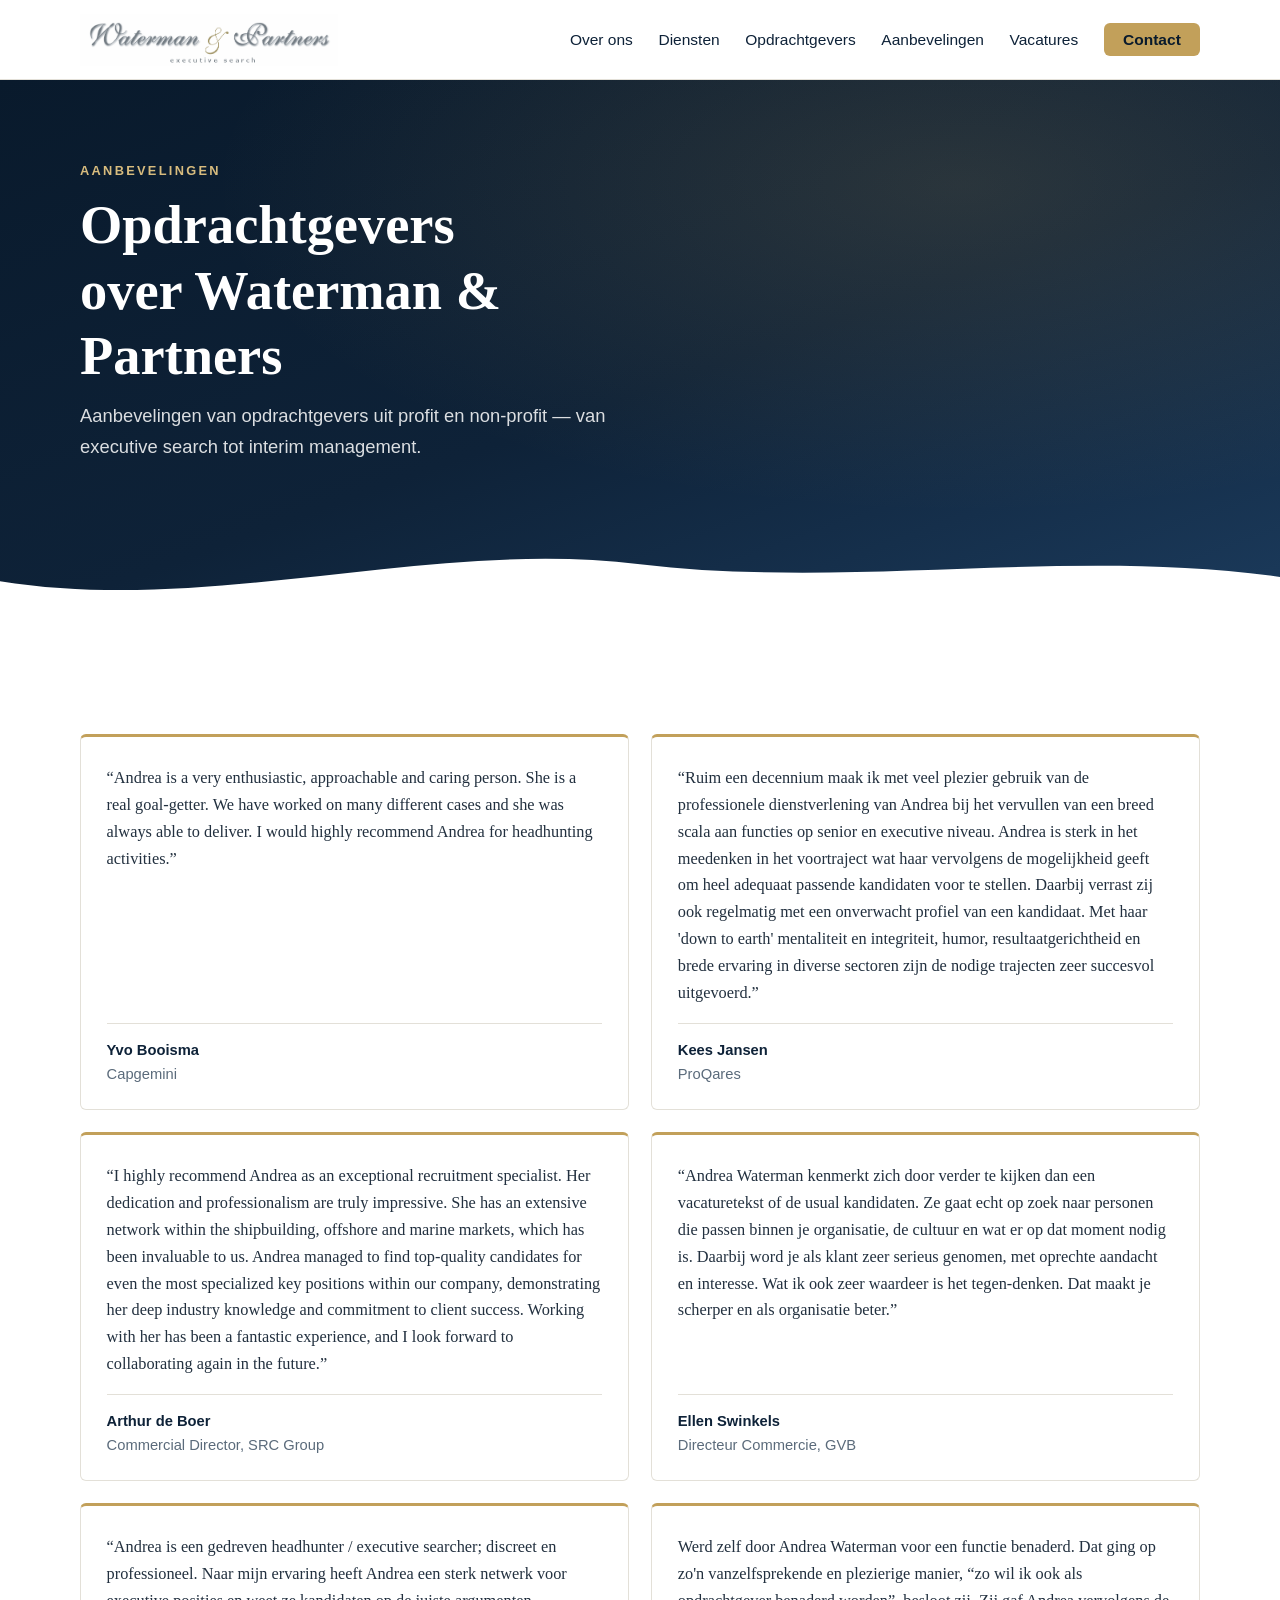
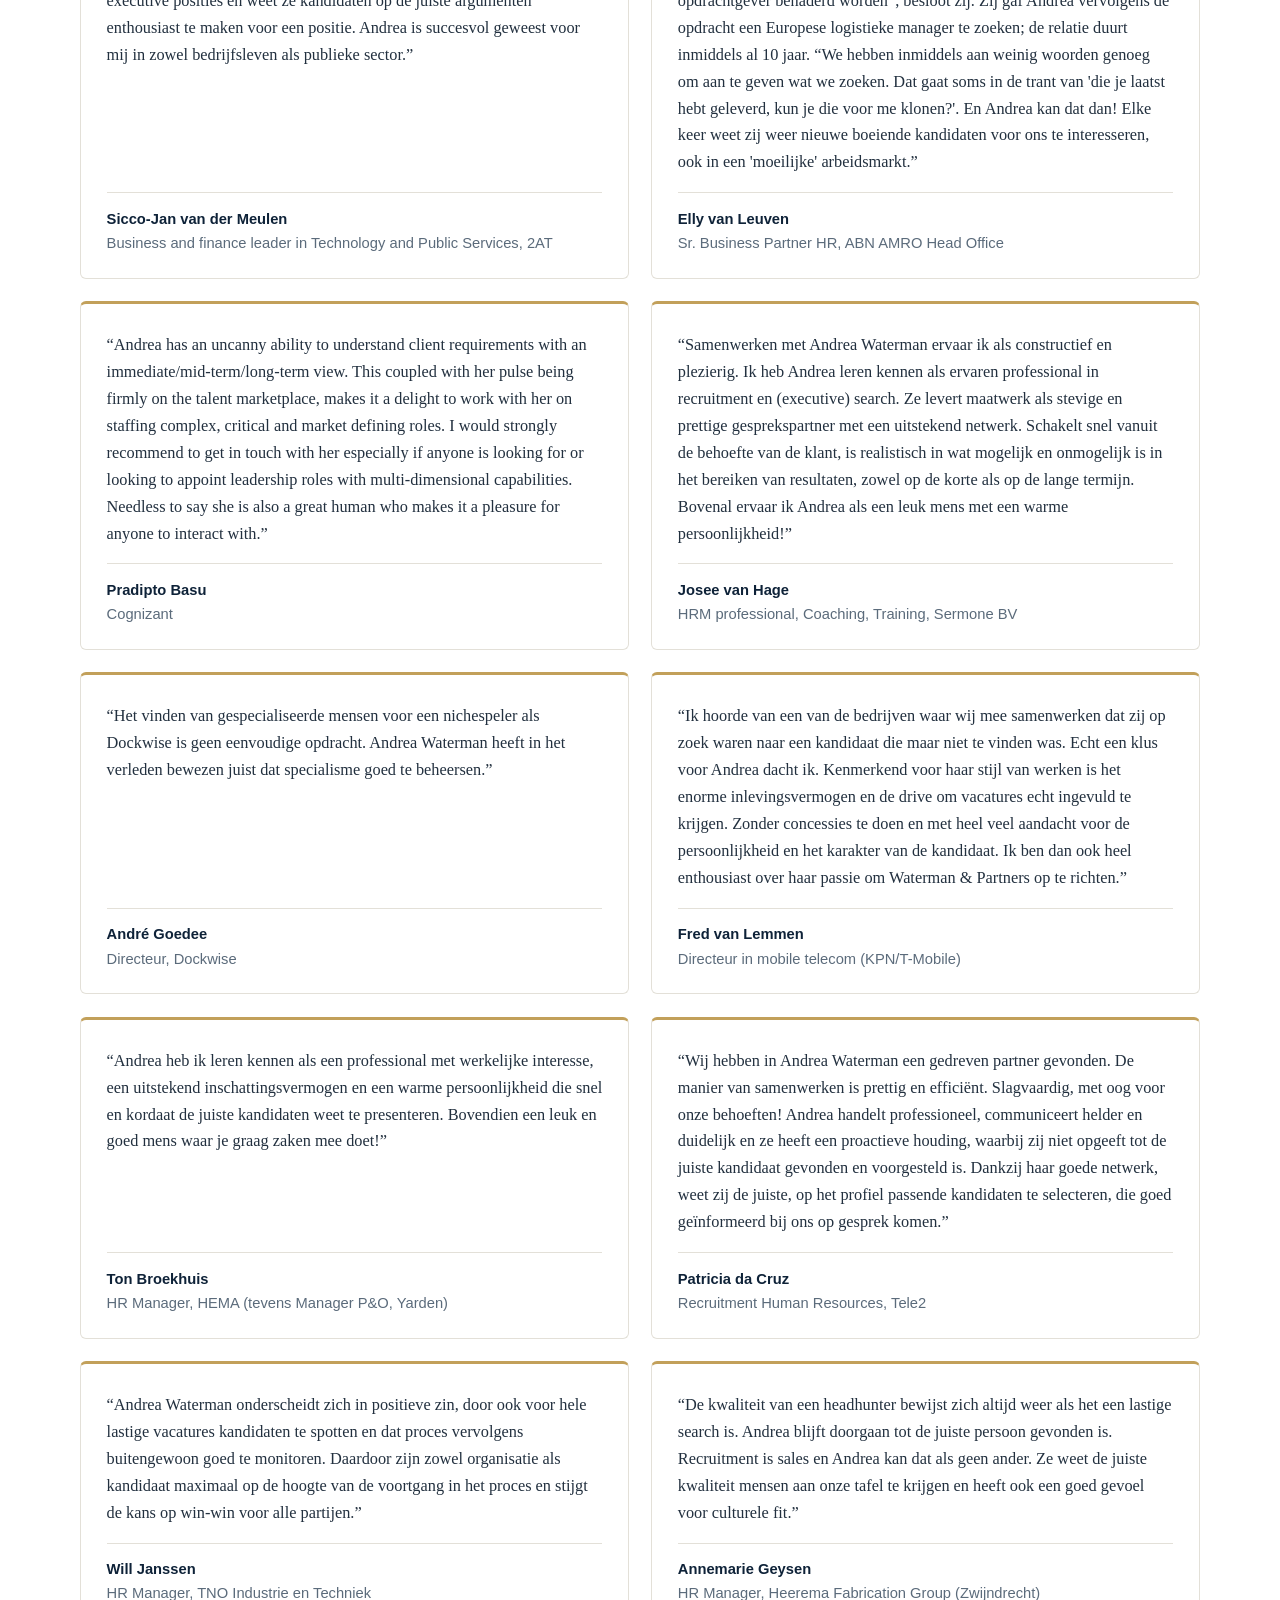
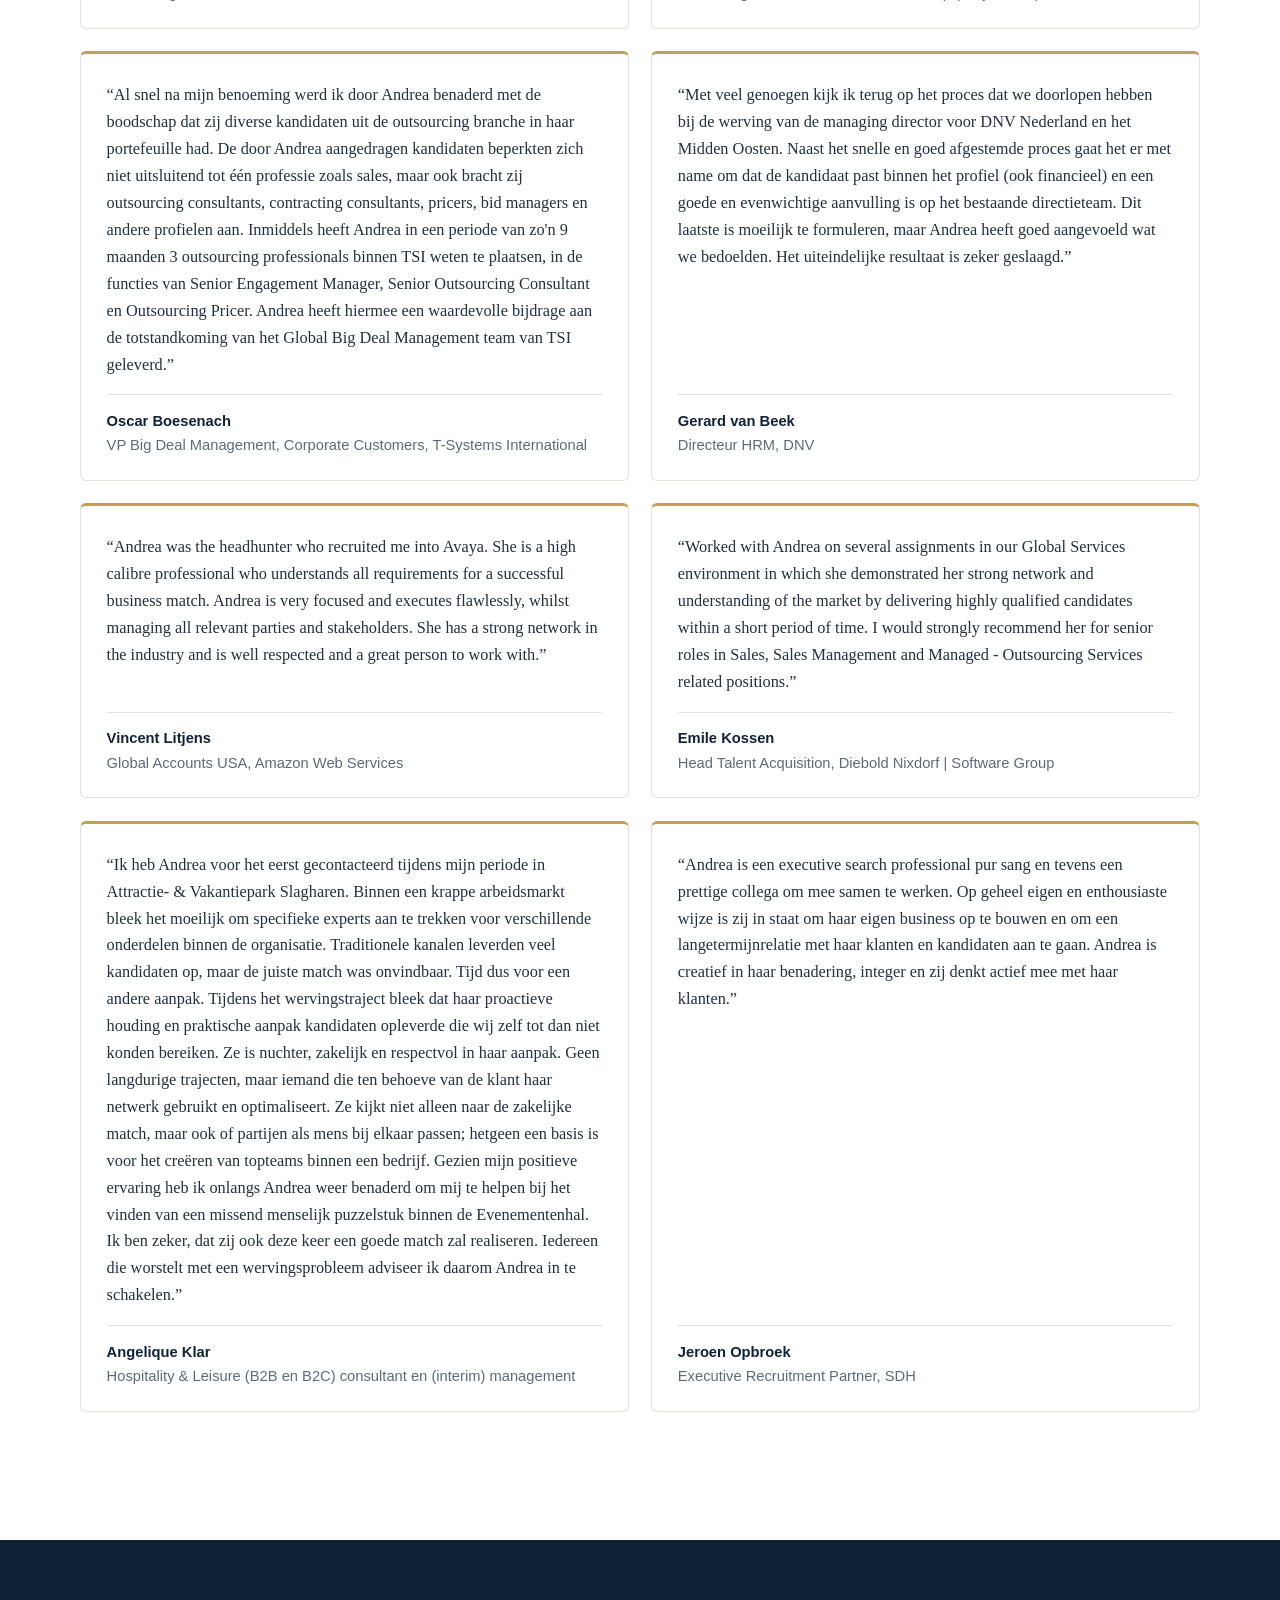
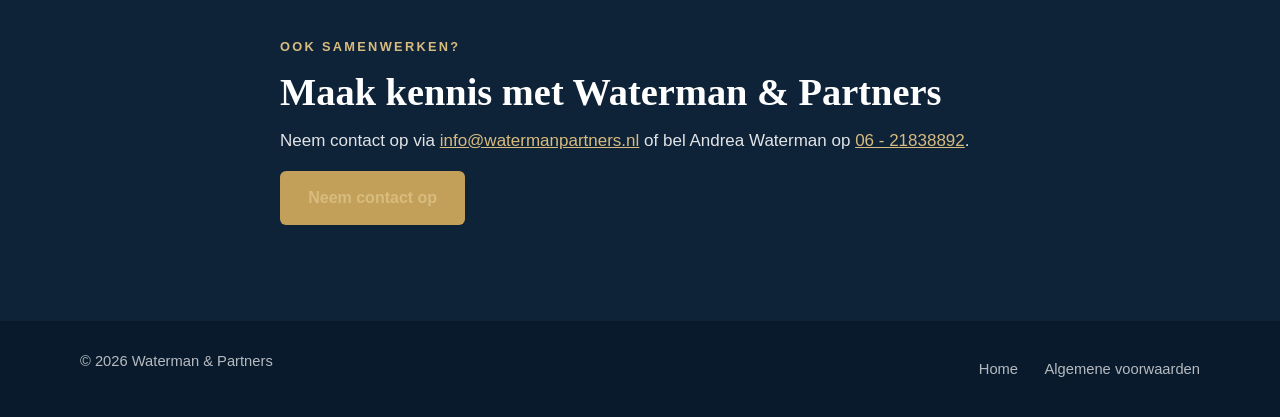
==== aanbevelingen.html @ 5df9cfee "Aanbevelingen: Yvo Booisma (Capgemini) eerst, Kees Jansen (ProQares) tweede Co-Authored-By: Claude S" ====
<!DOCTYPE html>
<html lang="nl">
<head>
  <meta charset="UTF-8">
  <meta name="viewport" content="width=device-width, initial-scale=1">
  <title>Aanbevelingen | Waterman &amp; Partners Executive Search</title>
  <meta name="description" content="Aanbevelingen van opdrachtgevers over Waterman &amp; Partners Executive Search — onder meer van GVB, ABN AMRO, Capgemini, TNO, DNV, HEMA en Amazon Web Services.">
  <link rel="canonical" href="https://www.watermanpartners.nl/aanbevelingen.html">

  <!-- Open Graph -->
  <meta property="og:type" content="website">
  <meta property="og:title" content="Aanbevelingen | Waterman &amp; Partners Executive Search">
  <meta property="og:description" content="Opdrachtgevers over Waterman &amp; Partners: aanbevelingen uit profit en non-profit, van executive search tot interim management.">
  <meta property="og:url" content="https://www.watermanpartners.nl/aanbevelingen.html">
  <meta property="og:locale" content="nl_NL">
  <meta property="og:site_name" content="Waterman &amp; Partners Executive Search">
  <meta property="og:image" content="https://www.watermanpartners.nl/img/logo_executive_search.gif">

  <link rel="stylesheet" href="css/style.css">
</head>
<body>

<a class="skip-link" href="#main">Direct naar inhoud</a>

<header class="site-header" id="top">
  <div class="container header-inner">
    <a href="index.html" class="logo" aria-label="Waterman &amp; Partners — naar de homepage">
      <img src="img/logo_executive_search.gif" alt="Waterman &amp; Partners Executive Search" width="647" height="121">
    </a>
    <button class="nav-toggle" aria-expanded="false" aria-controls="site-nav" aria-label="Menu openen">
      <span class="nav-toggle-bar"></span>
      <span class="nav-toggle-bar"></span>
      <span class="nav-toggle-bar"></span>
    </button>
    <nav id="site-nav" class="site-nav" aria-label="Hoofdnavigatie">
      <ul>
        <li><a href="index.html#over-ons">Over ons</a></li>
        <li><a href="index.html#diensten">Diensten</a></li>
        <li><a href="index.html#opdrachtgevers">Opdrachtgevers</a></li>
        <li><a href="aanbevelingen.html" aria-current="page">Aanbevelingen</a></li>
        <li><a href="index.html#vacatures">Vacatures</a></li>
        <li><a href="index.html#contact" class="nav-cta">Contact</a></li>
      </ul>
    </nav>
  </div>
</header>

<main id="main">

  <section class="hero hero-compact" aria-labelledby="hero-heading">
    <div class="container hero-inner">
      <p class="eyebrow">Aanbevelingen</p>
      <h1 id="hero-heading">Opdrachtgevers over Waterman &amp; Partners</h1>
      <p class="hero-sub">Aanbevelingen van opdrachtgevers uit profit en non-profit — van executive search tot interim management.</p>
    </div>
    <svg class="hero-wave" viewBox="0 0 1440 90" preserveAspectRatio="none" aria-hidden="true" focusable="false">
      <path d="M0,60 C240,100 480,10 720,40 C960,70 1200,20 1440,55 L1440,90 L0,90 Z" fill="currentColor"/>
    </svg>
  </section>

  <section class="section" aria-label="Alle aanbevelingen">
    <div class="container">
      <div class="quote-grid quote-grid-page">

        <figure class="quote-card reveal">
          <blockquote lang="en">
            <p>&ldquo;Andrea is a very enthusiastic, approachable and caring person. She is a real goal-getter. We have worked on many different cases and she was always able to deliver. I would highly recommend Andrea for headhunting activities.&rdquo;</p>
          </blockquote>
          <figcaption><strong>Yvo Booisma</strong><br>Capgemini</figcaption>
        </figure>

        <figure class="quote-card reveal">
          <blockquote>
            <p>&ldquo;Ruim een decennium maak ik met veel plezier gebruik van de professionele dienstverlening van Andrea bij het vervullen van een breed scala aan functies op senior en executive niveau. Andrea is sterk in het meedenken in het voortraject wat haar vervolgens de mogelijkheid geeft om heel adequaat passende kandidaten voor te stellen. Daarbij verrast zij ook regelmatig met een onverwacht profiel van een kandidaat. Met haar 'down to earth' mentaliteit en integriteit, humor, resultaatgerichtheid en brede ervaring in diverse sectoren zijn de nodige trajecten zeer succesvol uitgevoerd.&rdquo;</p>
          </blockquote>
          <figcaption><strong>Kees Jansen</strong><br>ProQares</figcaption>
        </figure>

        <figure class="quote-card reveal">
          <blockquote lang="en">
            <p>&ldquo;I highly recommend Andrea as an exceptional recruitment specialist. Her dedication and professionalism are truly impressive. She has an extensive network within the shipbuilding, offshore and marine markets, which has been invaluable to us. Andrea managed to find top-quality candidates for even the most specialized key positions within our company, demonstrating her deep industry knowledge and commitment to client success. Working with her has been a fantastic experience, and I look forward to collaborating again in the future.&rdquo;</p>
          </blockquote>
          <figcaption><strong>Arthur de Boer</strong><br>Commercial Director, SRC Group</figcaption>
        </figure>

        <figure class="quote-card reveal">
          <blockquote>
            <p>&ldquo;Andrea Waterman kenmerkt zich door verder te kijken dan een vacaturetekst of de usual kandidaten. Ze gaat echt op zoek naar personen die passen binnen je organisatie, de cultuur en wat er op dat moment nodig is. Daarbij word je als klant zeer serieus genomen, met oprechte aandacht en interesse. Wat ik ook zeer waardeer is het tegen-denken. Dat maakt je scherper en als organisatie beter.&rdquo;</p>
          </blockquote>
          <figcaption><strong>Ellen Swinkels</strong><br>Directeur Commercie, GVB</figcaption>
        </figure>

        <figure class="quote-card reveal">
          <blockquote>
            <p>&ldquo;Andrea is een gedreven headhunter / executive searcher; discreet en professioneel. Naar mijn ervaring heeft Andrea een sterk netwerk voor executive posities en weet ze kandidaten op de juiste argumenten enthousiast te maken voor een positie. Andrea is succesvol geweest voor mij in zowel bedrijfsleven als publieke sector.&rdquo;</p>
          </blockquote>
          <figcaption><strong>Sicco-Jan van der Meulen</strong><br>Business and finance leader in Technology and Public Services, 2AT</figcaption>
        </figure>

        <figure class="quote-card reveal">
          <blockquote>
            <p>Werd zelf door Andrea Waterman voor een functie benaderd. Dat ging op zo'n vanzelfsprekende en plezierige manier, &ldquo;zo wil ik ook als opdrachtgever benaderd worden&rdquo;, besloot zij. Zij gaf Andrea vervolgens de opdracht een Europese logistieke manager te zoeken; de relatie duurt inmiddels al 10 jaar. &ldquo;We hebben inmiddels aan weinig woorden genoeg om aan te geven wat we zoeken. Dat gaat soms in de trant van 'die je laatst hebt geleverd, kun je die voor me klonen?'. En Andrea kan dat dan! Elke keer weet zij weer nieuwe boeiende kandidaten voor ons te interesseren, ook in een 'moeilijke' arbeidsmarkt.&rdquo;</p>
          </blockquote>
          <figcaption><strong>Elly van Leuven</strong><br>Sr. Business Partner HR, ABN AMRO Head Office</figcaption>
        </figure>

        <figure class="quote-card reveal">
          <blockquote lang="en">
            <p>&ldquo;Andrea has an uncanny ability to understand client requirements with an immediate/mid-term/long-term view. This coupled with her pulse being firmly on the talent marketplace, makes it a delight to work with her on staffing complex, critical and market defining roles. I would strongly recommend to get in touch with her especially if anyone is looking for or looking to appoint leadership roles with multi-dimensional capabilities. Needless to say she is also a great human who makes it a pleasure for anyone to interact with.&rdquo;</p>
          </blockquote>
          <figcaption><strong>Pradipto Basu</strong><br>Cognizant</figcaption>
        </figure>

        <figure class="quote-card reveal">
          <blockquote>
            <p>&ldquo;Samenwerken met Andrea Waterman ervaar ik als constructief en plezierig. Ik heb Andrea leren kennen als ervaren professional in recruitment en (executive) search. Ze levert maatwerk als stevige en prettige gesprekspartner met een uitstekend netwerk. Schakelt snel vanuit de behoefte van de klant, is realistisch in wat mogelijk en onmogelijk is in het bereiken van resultaten, zowel op de korte als op de lange termijn. Bovenal ervaar ik Andrea als een leuk mens met een warme persoonlijkheid!&rdquo;</p>
          </blockquote>
          <figcaption><strong>Josee van Hage</strong><br>HRM professional, Coaching, Training, Sermone BV</figcaption>
        </figure>

        <figure class="quote-card reveal">
          <blockquote>
            <p>&ldquo;Het vinden van gespecialiseerde mensen voor een nichespeler als Dockwise is geen eenvoudige opdracht. Andrea Waterman heeft in het verleden bewezen juist dat specialisme goed te beheersen.&rdquo;</p>
          </blockquote>
          <figcaption><strong>André Goedee</strong><br>Directeur, Dockwise</figcaption>
        </figure>

        <figure class="quote-card reveal">
          <blockquote>
            <p>&ldquo;Ik hoorde van een van de bedrijven waar wij mee samenwerken dat zij op zoek waren naar een kandidaat die maar niet te vinden was. Echt een klus voor Andrea dacht ik. Kenmerkend voor haar stijl van werken is het enorme inlevingsvermogen en de drive om vacatures echt ingevuld te krijgen. Zonder concessies te doen en met heel veel aandacht voor de persoonlijkheid en het karakter van de kandidaat. Ik ben dan ook heel enthousiast over haar passie om Waterman &amp; Partners op te richten.&rdquo;</p>
          </blockquote>
          <figcaption><strong>Fred van Lemmen</strong><br>Directeur in mobile telecom (KPN/T-Mobile)</figcaption>
        </figure>

        <figure class="quote-card reveal">
          <blockquote>
            <p>&ldquo;Andrea heb ik leren kennen als een professional met werkelijke interesse, een uitstekend inschattingsvermogen en een warme persoonlijkheid die snel en kordaat de juiste kandidaten weet te presenteren. Bovendien een leuk en goed mens waar je graag zaken mee doet!&rdquo;</p>
          </blockquote>
          <figcaption><strong>Ton Broekhuis</strong><br>HR Manager, HEMA (tevens Manager P&amp;O, Yarden)</figcaption>
        </figure>

        <figure class="quote-card reveal">
          <blockquote>
            <p>&ldquo;Wij hebben in Andrea Waterman een gedreven partner gevonden. De manier van samenwerken is prettig en efficiënt. Slagvaardig, met oog voor onze behoeften! Andrea handelt professioneel, communiceert helder en duidelijk en ze heeft een proactieve houding, waarbij zij niet opgeeft tot de juiste kandidaat gevonden en voorgesteld is. Dankzij haar goede netwerk, weet zij de juiste, op het profiel passende kandidaten te selecteren, die goed geïnformeerd bij ons op gesprek komen.&rdquo;</p>
          </blockquote>
          <figcaption><strong>Patricia da Cruz</strong><br>Recruitment Human Resources, Tele2</figcaption>
        </figure>

        <figure class="quote-card reveal">
          <blockquote>
            <p>&ldquo;Andrea Waterman onderscheidt zich in positieve zin, door ook voor hele lastige vacatures kandidaten te spotten en dat proces vervolgens buitengewoon goed te monitoren. Daardoor zijn zowel organisatie als kandidaat maximaal op de hoogte van de voortgang in het proces en stijgt de kans op win-win voor alle partijen.&rdquo;</p>
          </blockquote>
          <figcaption><strong>Will Janssen</strong><br>HR Manager, TNO Industrie en Techniek</figcaption>
        </figure>

        <figure class="quote-card reveal">
          <blockquote>
            <p>&ldquo;De kwaliteit van een headhunter bewijst zich altijd weer als het een lastige search is. Andrea blijft doorgaan tot de juiste persoon gevonden is. Recruitment is sales en Andrea kan dat als geen ander. Ze weet de juiste kwaliteit mensen aan onze tafel te krijgen en heeft ook een goed gevoel voor culturele fit.&rdquo;</p>
          </blockquote>
          <figcaption><strong>Annemarie Geysen</strong><br>HR Manager, Heerema Fabrication Group (Zwijndrecht)</figcaption>
        </figure>

        <figure class="quote-card reveal">
          <blockquote>
            <p>&ldquo;Al snel na mijn benoeming werd ik door Andrea benaderd met de boodschap dat zij diverse kandidaten uit de outsourcing branche in haar portefeuille had. De door Andrea aangedragen kandidaten beperkten zich niet uitsluitend tot één professie zoals sales, maar ook bracht zij outsourcing consultants, contracting consultants, pricers, bid managers en andere profielen aan. Inmiddels heeft Andrea in een periode van zo'n 9 maanden 3 outsourcing professionals binnen TSI weten te plaatsen, in de functies van Senior Engagement Manager, Senior Outsourcing Consultant en Outsourcing Pricer. Andrea heeft hiermee een waardevolle bijdrage aan de totstandkoming van het Global Big Deal Management team van TSI geleverd.&rdquo;</p>
          </blockquote>
          <figcaption><strong>Oscar Boesenach</strong><br>VP Big Deal Management, Corporate Customers, T-Systems International</figcaption>
        </figure>

        <figure class="quote-card reveal">
          <blockquote>
            <p>&ldquo;Met veel genoegen kijk ik terug op het proces dat we doorlopen hebben bij de werving van de managing director voor DNV Nederland en het Midden Oosten. Naast het snelle en goed afgestemde proces gaat het er met name om dat de kandidaat past binnen het profiel (ook financieel) en een goede en evenwichtige aanvulling is op het bestaande directieteam. Dit laatste is moeilijk te formuleren, maar Andrea heeft goed aangevoeld wat we bedoelden. Het uiteindelijke resultaat is zeker geslaagd.&rdquo;</p>
          </blockquote>
          <figcaption><strong>Gerard van Beek</strong><br>Directeur HRM, DNV</figcaption>
        </figure>

        <figure class="quote-card reveal">
          <blockquote lang="en">
            <p>&ldquo;Andrea was the headhunter who recruited me into Avaya. She is a high calibre professional who understands all requirements for a successful business match. Andrea is very focused and executes flawlessly, whilst managing all relevant parties and stakeholders. She has a strong network in the industry and is well respected and a great person to work with.&rdquo;</p>
          </blockquote>
          <figcaption><strong>Vincent Litjens</strong><br>Global Accounts USA, Amazon Web Services</figcaption>
        </figure>

        <figure class="quote-card reveal">
          <blockquote lang="en">
            <p>&ldquo;Worked with Andrea on several assignments in our Global Services environment in which she demonstrated her strong network and understanding of the market by delivering highly qualified candidates within a short period of time. I would strongly recommend her for senior roles in Sales, Sales Management and Managed - Outsourcing Services related positions.&rdquo;</p>
          </blockquote>
          <figcaption><strong>Emile Kossen</strong><br>Head Talent Acquisition, Diebold Nixdorf | Software Group</figcaption>
        </figure>

        <figure class="quote-card reveal">
          <blockquote>
            <p>&ldquo;Ik heb Andrea voor het eerst gecontacteerd tijdens mijn periode in Attractie- &amp; Vakantiepark Slagharen. Binnen een krappe arbeidsmarkt bleek het moeilijk om specifieke experts aan te trekken voor verschillende onderdelen binnen de organisatie. Traditionele kanalen leverden veel kandidaten op, maar de juiste match was onvindbaar. Tijd dus voor een andere aanpak. Tijdens het wervingstraject bleek dat haar proactieve houding en praktische aanpak kandidaten opleverde die wij zelf tot dan niet konden bereiken. Ze is nuchter, zakelijk en respectvol in haar aanpak. Geen langdurige trajecten, maar iemand die ten behoeve van de klant haar netwerk gebruikt en optimaliseert. Ze kijkt niet alleen naar de zakelijke match, maar ook of partijen als mens bij elkaar passen; hetgeen een basis is voor het creëren van topteams binnen een bedrijf. Gezien mijn positieve ervaring heb ik onlangs Andrea weer benaderd om mij te helpen bij het vinden van een missend menselijk puzzelstuk binnen de Evenementenhal. Ik ben zeker, dat zij ook deze keer een goede match zal realiseren. Iedereen die worstelt met een wervingsprobleem adviseer ik daarom Andrea in te schakelen.&rdquo;</p>
          </blockquote>
          <figcaption><strong>Angelique Klar</strong><br>Hospitality &amp; Leisure (B2B en B2C) consultant en (interim) management</figcaption>
        </figure>

        <figure class="quote-card reveal">
          <blockquote>
            <p>&ldquo;Andrea is een executive search professional pur sang en tevens een prettige collega om mee samen te werken. Op geheel eigen en enthousiaste wijze is zij in staat om haar eigen business op te bouwen en om een langetermijnrelatie met haar klanten en kandidaten aan te gaan. Andrea is creatief in haar benadering, integer en zij denkt actief mee met haar klanten.&rdquo;</p>
          </blockquote>
          <figcaption><strong>Jeroen Opbroek</strong><br>Executive Recruitment Partner, SDH</figcaption>
        </figure>

      </div>
    </div>
  </section>

  <section class="section section-dark" aria-labelledby="cta-heading">
    <div class="container narrow reveal">
      <p class="eyebrow">Ook samenwerken?</p>
      <h2 id="cta-heading">Maak kennis met Waterman &amp; Partners</h2>
      <p>Neem contact op via <a href="mailto:info@watermanpartners.nl">info@watermanpartners.nl</a> of bel Andrea Waterman op <a href="tel:+31621838892">06 - 21838892</a>.</p>
      <a class="btn btn-gold" href="index.html#contact">Neem contact op</a>
    </div>
  </section>

</main>

<footer class="site-footer">
  <div class="container footer-inner">
    <p>&copy; <span id="jaar">2026</span> Waterman &amp; Partners</p>
    <nav aria-label="Footer">
      <a href="index.html">Home</a>
      <a href="algemene_voorwaarden_wp.pdf">Algemene voorwaarden</a>
    </nav>
  </div>
</footer>

<script src="js/main.js" defer></script>
</body>
</html>
---- css/style.css ----
/* ==========================================================================
   Waterman & Partners Executive Search — style.css
   Premium, rustig design: donkerblauw / goud, systeemfonts, geen frameworks
   ========================================================================== */

:root {
  --navy: #0e2238;
  --navy-deep: #091a2c;
  --navy-soft: #1b3a5b;
  --gold: #c2a05a;
  --gold-light: #d8bc7e;
  --gold-dark: #8a6d33;
  --ink: #22303f;
  --muted: #5b6b7b;
  --paper: #ffffff;
  --tint: #f4f1ea;
  --line: #e3e0d8;
  --radius: 6px;
  --font: -apple-system, BlinkMacSystemFont, "Segoe UI", Roboto, "Helvetica Neue", Arial, sans-serif;
  --font-serif: "Iowan Old Style", "Palatino Linotype", Palatino, Georgia, "Times New Roman", serif;
}

*, *::before, *::after { box-sizing: border-box; }

html { scroll-behavior: smooth; }

body {
  margin: 0;
  font-family: var(--font);
  font-size: 1.0625rem;
  line-height: 1.65;
  color: var(--ink);
  background: var(--paper);
  -webkit-font-smoothing: antialiased;
}

img, svg { max-width: 100%; }

.container {
  width: min(1120px, 100% - 3rem);
  margin-inline: auto;
}
.container.narrow { max-width: 720px; }

h1, h2, h3 {
  font-family: var(--font-serif);
  line-height: 1.2;
  color: var(--navy);
  margin: 0 0 0.75rem;
  font-weight: 600;
}
h1 { font-size: clamp(2.2rem, 5vw, 3.4rem); }
h2 { font-size: clamp(1.7rem, 3.5vw, 2.4rem); }
h3 { font-size: 1.25rem; }

p { margin: 0 0 1rem; }

a { color: var(--navy-soft); }

:focus-visible {
  outline: 3px solid var(--gold);
  outline-offset: 3px;
  border-radius: 2px;
}

.eyebrow {
  text-transform: uppercase;
  letter-spacing: 0.18em;
  font-size: 0.8rem;
  font-weight: 600;
  color: var(--gold-dark);
  margin-bottom: 0.75rem;
}
.hero .eyebrow,
.section-dark .eyebrow { color: var(--gold-light); }

.skip-link {
  position: absolute;
  left: -9999px;
  top: 0;
  background: var(--gold);
  color: var(--navy-deep);
  padding: 0.6rem 1rem;
  z-index: 100;
}
.skip-link:focus { left: 0.5rem; top: 0.5rem; }

/* ===== Buttons ===== */
.btn {
  display: inline-block;
  padding: 0.8rem 1.7rem;
  border-radius: var(--radius);
  font-weight: 600;
  text-decoration: none;
  border: 1px solid transparent;
  cursor: pointer;
  font-size: 1rem;
  font-family: var(--font);
  transition: background-color 0.2s ease, color 0.2s ease, border-color 0.2s ease;
}
.btn-gold {
  background: var(--gold);
  color: var(--navy-deep);
}
.btn-gold:hover { background: var(--gold-light); }
.btn-ghost {
  border-color: rgba(255, 255, 255, 0.55);
  color: #fff;
}
.btn-ghost:hover { border-color: var(--gold); color: var(--gold-light); }
.btn-navy {
  background: var(--navy);
  color: #fff;
}
.btn-navy:hover { background: var(--navy-soft); }

/* ===== Header ===== */
.site-header {
  position: sticky;
  top: 0;
  z-index: 50;
  background: var(--paper);
  color: var(--navy);
  border-bottom: 1px solid var(--line);
}
.header-inner {
  display: flex;
  align-items: center;
  justify-content: space-between;
  gap: 1rem;
  padding-block: 0.85rem;
}
.logo {
  display: flex;
  align-items: center;
  text-decoration: none;
}
.logo img {
  display: block;
  height: 52px;
  width: auto;
}

.site-nav ul {
  display: flex;
  gap: 1.6rem;
  list-style: none;
  margin: 0;
  padding: 0;
  align-items: center;
}
.site-nav a {
  color: var(--navy);
  text-decoration: none;
  font-size: 0.97rem;
  padding: 0.35rem 0;
  border-bottom: 2px solid transparent;
}
.site-nav a:hover { color: var(--gold-dark); border-bottom-color: var(--gold); }
.site-nav a.nav-cta {
  background: var(--gold);
  color: var(--navy-deep);
  padding: 0.5rem 1.2rem;
  border-radius: var(--radius);
  font-weight: 600;
  border-bottom: none;
}
.site-nav a.nav-cta:hover { background: var(--gold-light); }

.nav-toggle {
  display: none;
  background: none;
  border: 0;
  padding: 0.5rem;
  cursor: pointer;
}
.nav-toggle-bar {
  display: block;
  width: 26px;
  height: 2px;
  background: var(--navy);
  margin: 6px 0;
  transition: transform 0.25s ease, opacity 0.25s ease;
}
.nav-toggle[aria-expanded="true"] .nav-toggle-bar:nth-child(1) { transform: translateY(8px) rotate(45deg); }
.nav-toggle[aria-expanded="true"] .nav-toggle-bar:nth-child(2) { opacity: 0; }
.nav-toggle[aria-expanded="true"] .nav-toggle-bar:nth-child(3) { transform: translateY(-8px) rotate(-45deg); }

/* ===== Hero ===== */
.hero {
  position: relative;
  background:
    radial-gradient(ellipse at 75% 20%, rgba(194, 160, 90, 0.16), transparent 55%),
    linear-gradient(160deg, var(--navy-deep) 0%, var(--navy) 55%, var(--navy-soft) 100%);
  color: #fff;
  padding: clamp(5rem, 12vw, 9rem) 0 clamp(6rem, 12vw, 9rem);
  overflow: hidden;
}
.hero h1 { color: #fff; max-width: 17ch; }
.hero-sub {
  max-width: 56ch;
  font-size: 1.15rem;
  color: rgba(255, 255, 255, 0.85);
  margin-bottom: 2rem;
}
.hero-cta { display: flex; gap: 1rem; flex-wrap: wrap; }
.hero-grid {
  display: grid;
  grid-template-columns: 1.4fr 1fr;
  gap: clamp(2rem, 5vw, 4rem);
  align-items: center;
}
.hero-portrait {
  margin: 0;
  justify-self: center;
  text-align: center;
}
.hero-portrait img {
  display: block;
  width: min(280px, 100%);
  height: auto;
  border-radius: var(--radius);
  border: 3px solid var(--gold);
  box-shadow: 0 18px 45px rgba(0, 0, 0, 0.35);
}
.hero-portrait figcaption {
  margin-top: 0.8rem;
  font-size: 0.9rem;
  color: rgba(255, 255, 255, 0.75);
  letter-spacing: 0.04em;
}
@media (max-width: 880px) {
  .hero-grid { grid-template-columns: 1fr; }
  .hero-portrait { justify-self: start; text-align: left; }
  .hero-portrait img { width: min(220px, 60vw); }
}
.hero-wave {
  position: absolute;
  bottom: -1px;
  left: 0;
  width: 100%;
  height: clamp(40px, 6vw, 90px);
  color: var(--paper);
}

/* ===== Sections ===== */
.section { padding: clamp(3.5rem, 8vw, 6rem) 0; }
.section-tint { background: var(--tint); }
.section-dark { background: var(--navy); color: rgba(255, 255, 255, 0.88); }
.section-dark h2, .section-dark h3 { color: #fff; }
.section-dark a { color: var(--gold-light); }
.section-intro { max-width: 60ch; }

.grid-2 {
  display: grid;
  grid-template-columns: 1fr 1fr;
  gap: clamp(2rem, 5vw, 4.5rem);
  align-items: start;
}

/* ===== Kernwaarden ===== */
.values {
  list-style: none;
  margin: 0;
  padding: 0;
  display: grid;
  grid-template-columns: 1fr 1fr;
  gap: 1.25rem;
}
.values li {
  background: var(--tint);
  border-left: 3px solid var(--gold);
  padding: 1.25rem 1.25rem 0.5rem;
  border-radius: 0 var(--radius) var(--radius) 0;
}
.values h3 { font-size: 1.05rem; margin-bottom: 0.35rem; }
.values p { color: var(--muted); font-size: 0.95rem; }

/* ===== Diensten ===== */
.cards {
  display: grid;
  grid-template-columns: repeat(4, 1fr);
  gap: 1.4rem;
  margin-top: 2rem;
}
.card {
  background: rgba(255, 255, 255, 0.05);
  border: 1px solid rgba(255, 255, 255, 0.12);
  border-radius: var(--radius);
  padding: 1.75rem 1.5rem;
  transition: border-color 0.25s ease, transform 0.25s ease;
}
.card:hover { border-color: var(--gold); transform: translateY(-4px); }
.card-icon { color: var(--gold); margin-bottom: 0.9rem; }
.card p { font-size: 0.95rem; color: rgba(255, 255, 255, 0.78); margin: 0; }

.cards-3 { grid-template-columns: repeat(3, 1fr); }
.card p:last-child { margin-bottom: 0; }
.card p { margin-bottom: 0.8rem; }
.card a { color: var(--gold-light); }

/* ===== Opdrachtgevers ===== */
.client-list {
  list-style: none;
  margin: 0;
  padding: 0;
  display: flex;
  flex-wrap: wrap;
  gap: 0.6rem;
  align-content: start;
}
.client-list { gap: 1rem; }
.client-list li {
  background: var(--tint);
  border: 1px solid var(--line);
  border-radius: var(--radius);
  padding: 0.9rem 1.6rem;
  font-size: 1.15rem;
  color: var(--navy);
  display: inline-flex;
  align-items: center;
  gap: 0.8rem;
}
.client-list img {
  height: 30px;
  width: auto;
  max-width: 75px;
  object-fit: contain;
  filter: grayscale(1);
  opacity: 0.65;
}

/* ===== Publiek & privaat domein ===== */
.domain-cards {
  display: grid;
  grid-template-columns: 1fr 1fr;
  gap: 1.6rem;
  margin-top: 2rem;
}
.domain-card {
  background: var(--paper);
  border: 1px solid var(--line);
  border-top: 4px solid var(--gold);
  border-radius: var(--radius);
  padding: 2.2rem 2rem;
}
.domain-card .card-icon { color: var(--gold-dark); margin-bottom: 1rem; }
.domain-card h3 { font-size: 1.45rem; }
.domain-card p { margin: 0; color: var(--ink); }
@media (max-width: 720px) {
  .domain-cards { grid-template-columns: 1fr; }
}

/* ===== Aanbevelingen / quote-kaarten ===== */
.quote-grid {
  display: grid;
  grid-template-columns: repeat(3, 1fr);
  gap: 1.4rem;
  margin: 2rem 0;
}
.quote-grid-page { grid-template-columns: repeat(2, 1fr); }
.quote-card {
  margin: 0;
  background: #fff;
  border: 1px solid var(--line);
  border-top: 3px solid var(--gold);
  border-radius: var(--radius);
  padding: 1.75rem 1.6rem 1.4rem;
  display: flex;
  flex-direction: column;
}
.quote-card blockquote {
  margin: 0 0 1rem;
  flex: 1;
}
.quote-card blockquote p {
  font-family: var(--font-serif);
  font-size: 1.02rem;
  color: var(--ink);
  margin: 0;
}
.quote-card figcaption {
  font-size: 0.92rem;
  color: var(--muted);
  border-top: 1px solid var(--line);
  padding-top: 0.85rem;
}
.quote-card figcaption strong { color: var(--navy); }

/* ===== Hero compact (subpagina's) ===== */
.hero-compact { padding: clamp(3rem, 7vw, 5rem) 0 clamp(4.5rem, 9vw, 7rem); }

/* ===== Team ===== */
.team-grid {
  display: grid;
  grid-template-columns: repeat(auto-fit, minmax(220px, 280px));
  gap: 1.5rem;
  margin-top: 2rem;
}
.team-card {
  background: #fff;
  border: 1px solid var(--line);
  border-radius: var(--radius);
  padding: 2rem 1.5rem;
  text-align: center;
}
.team-card h3 { margin-bottom: 0.2rem; }
.team-card p { color: var(--muted); margin: 0; font-size: 0.95rem; }
.team-card .team-bio { margin-top: 0.8rem; text-align: left; font-size: 0.9rem; }
.team-card .team-contact { margin-top: 0.8rem; }
.team-card .team-contact a { color: var(--navy-soft); text-decoration: none; }
.team-card .team-contact a:hover { color: var(--gold-dark); }
.avatar-photo {
  object-fit: cover;
  object-position: top;
  background: var(--navy);
}
.avatar {
  width: 84px;
  height: 84px;
  margin: 0 auto 1.1rem;
  border-radius: 50%;
  background: linear-gradient(140deg, var(--navy), var(--navy-soft));
  color: var(--gold-light);
  font-family: var(--font-serif);
  font-size: 1.6rem;
  display: flex;
  align-items: center;
  justify-content: center;
  border: 2px solid var(--gold);
}

/* ===== Contact ===== */
.contact-details { font-style: normal; }
.contact-details p { margin-bottom: 0.85rem; }

.contact-form {
  background: rgba(255, 255, 255, 0.05);
  border: 1px solid rgba(255, 255, 255, 0.12);
  border-radius: var(--radius);
  padding: 2rem 1.75rem;
}
.form-field { margin-bottom: 1.1rem; }
.form-field label {
  display: block;
  font-size: 0.9rem;
  font-weight: 600;
  margin-bottom: 0.35rem;
  color: rgba(255, 255, 255, 0.9);
}
.form-field input,
.form-field textarea {
  width: 100%;
  padding: 0.7rem 0.85rem;
  border-radius: var(--radius);
  border: 1px solid rgba(255, 255, 255, 0.25);
  background: rgba(255, 255, 255, 0.95);
  color: var(--ink);
  font: inherit;
}
.form-field input:focus-visible,
.form-field textarea:focus-visible { outline-offset: 1px; }
.form-check {
  display: flex;
  gap: 0.6rem;
  align-items: flex-start;
  margin-bottom: 1.4rem;
  font-size: 0.92rem;
}
.form-check input { margin-top: 0.3rem; accent-color: var(--gold); }

/* ===== Footer ===== */
.site-footer {
  background: var(--navy-deep);
  color: rgba(255, 255, 255, 0.7);
  padding: 1.75rem 0;
  font-size: 0.92rem;
}
.footer-inner {
  display: flex;
  justify-content: space-between;
  align-items: center;
  gap: 1rem;
  flex-wrap: wrap;
}
.site-footer a {
  color: rgba(255, 255, 255, 0.7);
  text-decoration: none;
  margin-left: 1.4rem;
}
.site-footer a:first-child { margin-left: 0; }
.site-footer a:hover { color: var(--gold-light); }

/* ===== Scroll reveal ===== */
.reveal {
  opacity: 0;
  transform: translateY(18px);
  transition: opacity 0.6s ease, transform 0.6s ease;
}
.reveal.is-visible { opacity: 1; transform: none; }

@media (prefers-reduced-motion: reduce) {
  html { scroll-behavior: auto; }
  .reveal { opacity: 1; transform: none; transition: none; }
  .card, .btn { transition: none; }
}

/* ===== Responsive ===== */
@media (max-width: 920px) {
  .cards { grid-template-columns: 1fr 1fr; }
  .cards-3 { grid-template-columns: 1fr; }
  .grid-2 { grid-template-columns: 1fr; }
  .quote-grid, .quote-grid-page { grid-template-columns: 1fr; }
}

@media (max-width: 1080px) {
  .nav-toggle { display: block; }
  .site-nav {
    display: none;
    position: absolute;
    top: 100%;
    left: 0;
    right: 0;
    background: var(--paper);
    border-bottom: 1px solid var(--line);
    padding: 1rem 1.5rem 1.5rem;
  }
  .site-nav.is-open { display: block; }
  .site-nav ul { flex-direction: column; align-items: stretch; gap: 0.4rem; }
  .site-nav a { display: block; padding: 0.7rem 0.25rem; font-size: 1.05rem; }
  .site-nav a.nav-cta { text-align: center; margin-top: 0.5rem; }
}

@media (max-width: 720px) {
  .values { grid-template-columns: 1fr; }
  .cards { grid-template-columns: 1fr; }
}
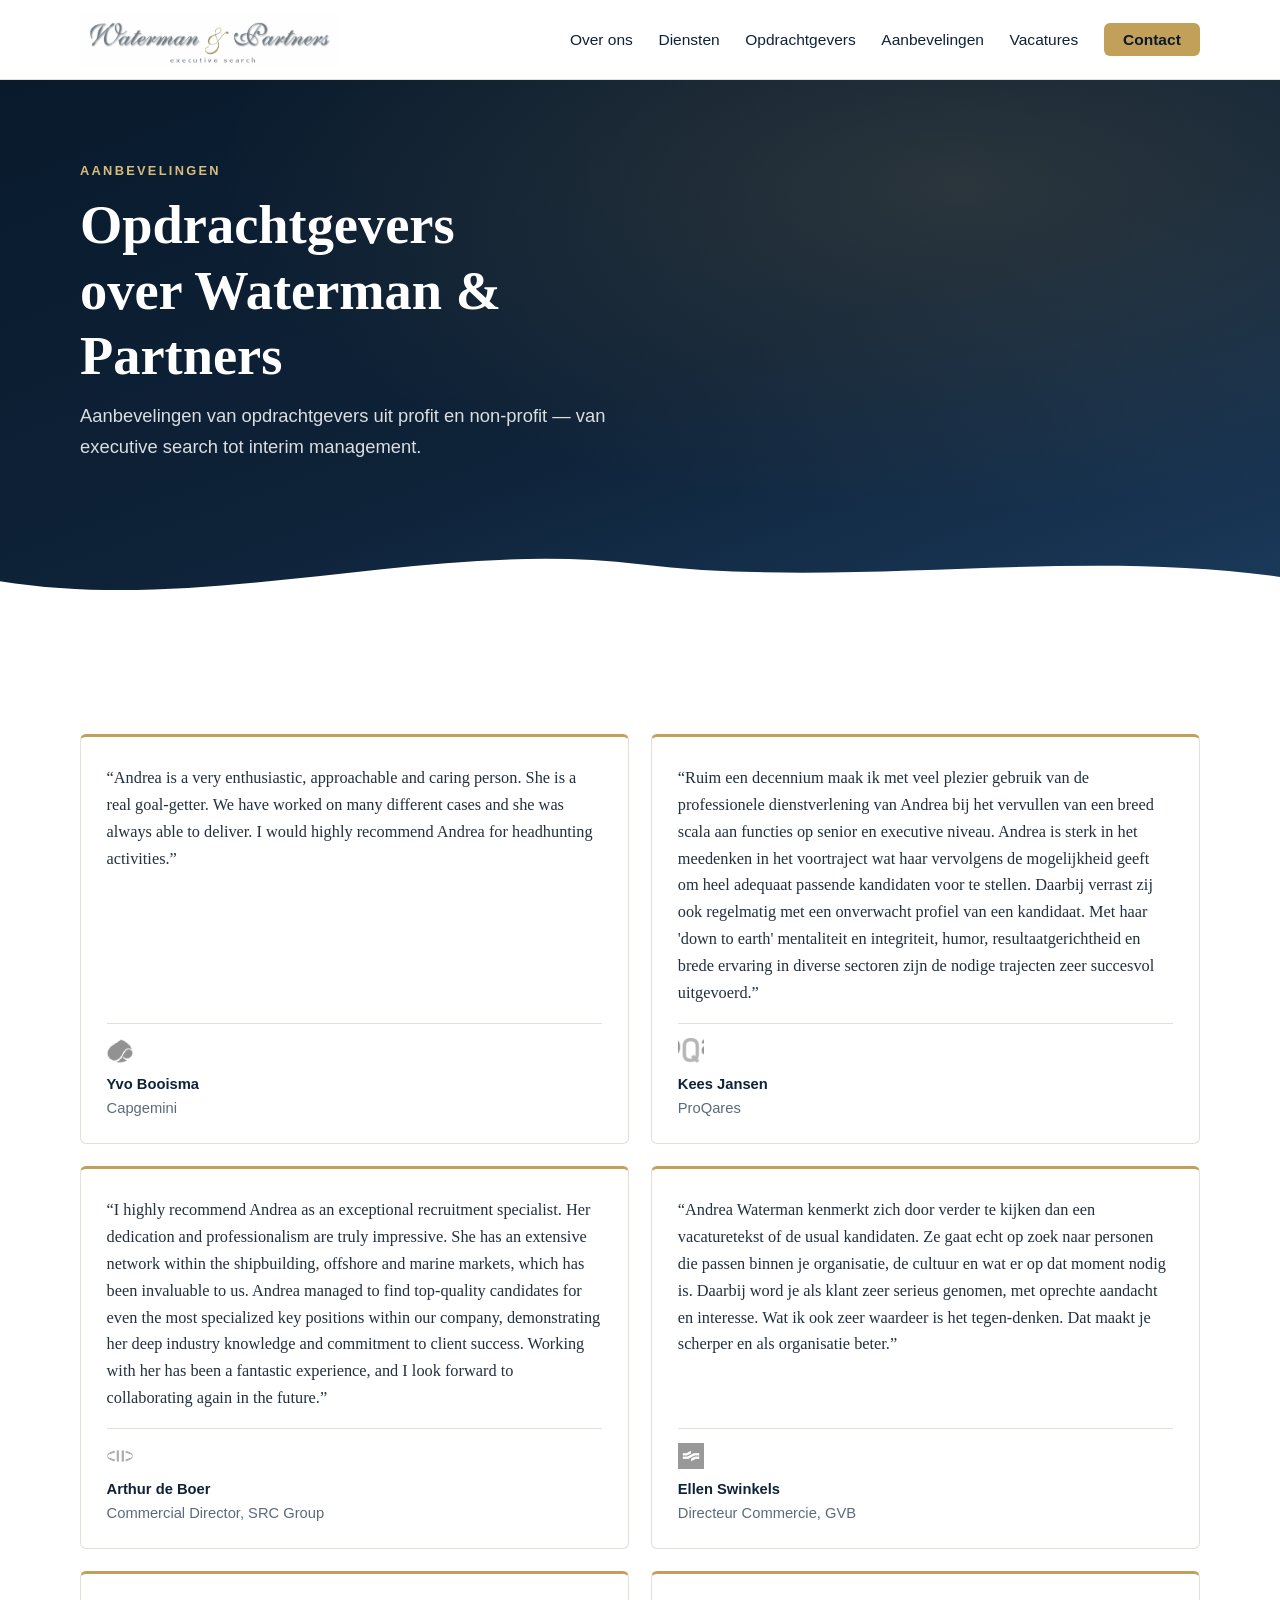
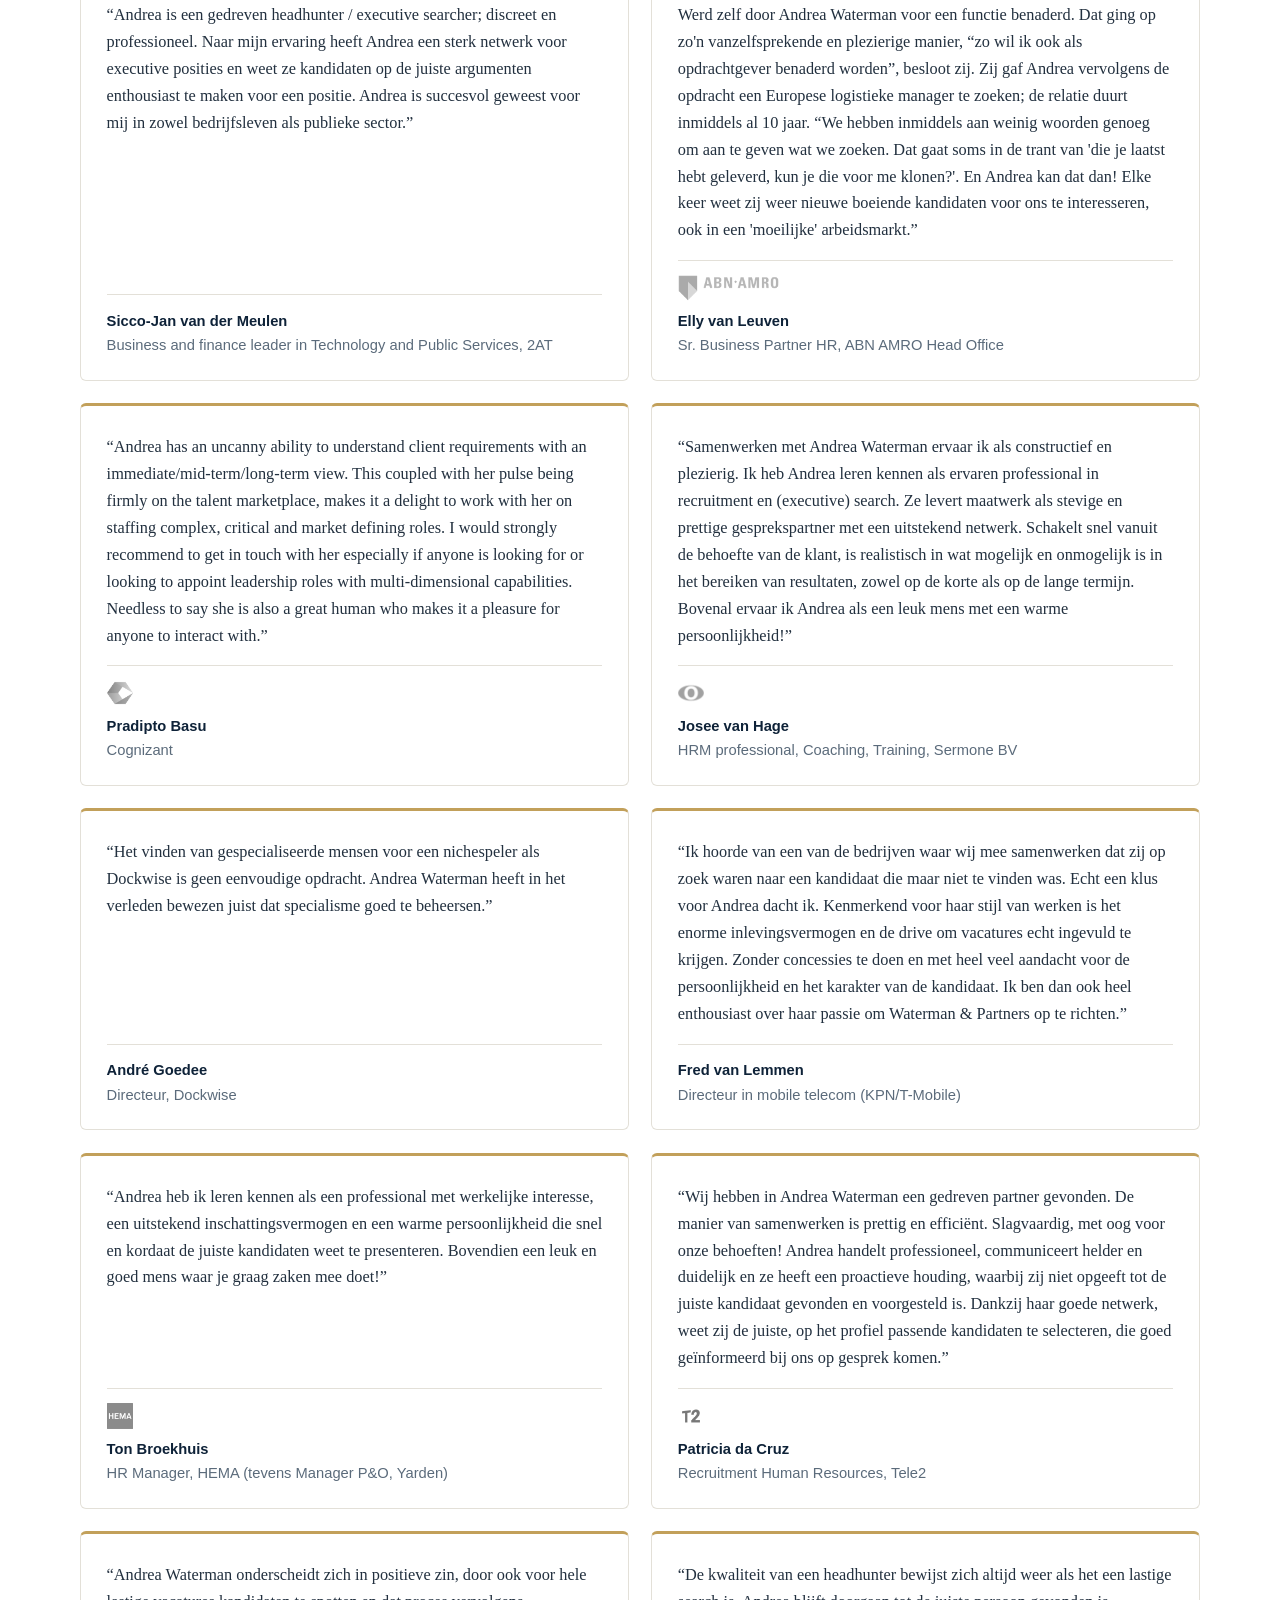
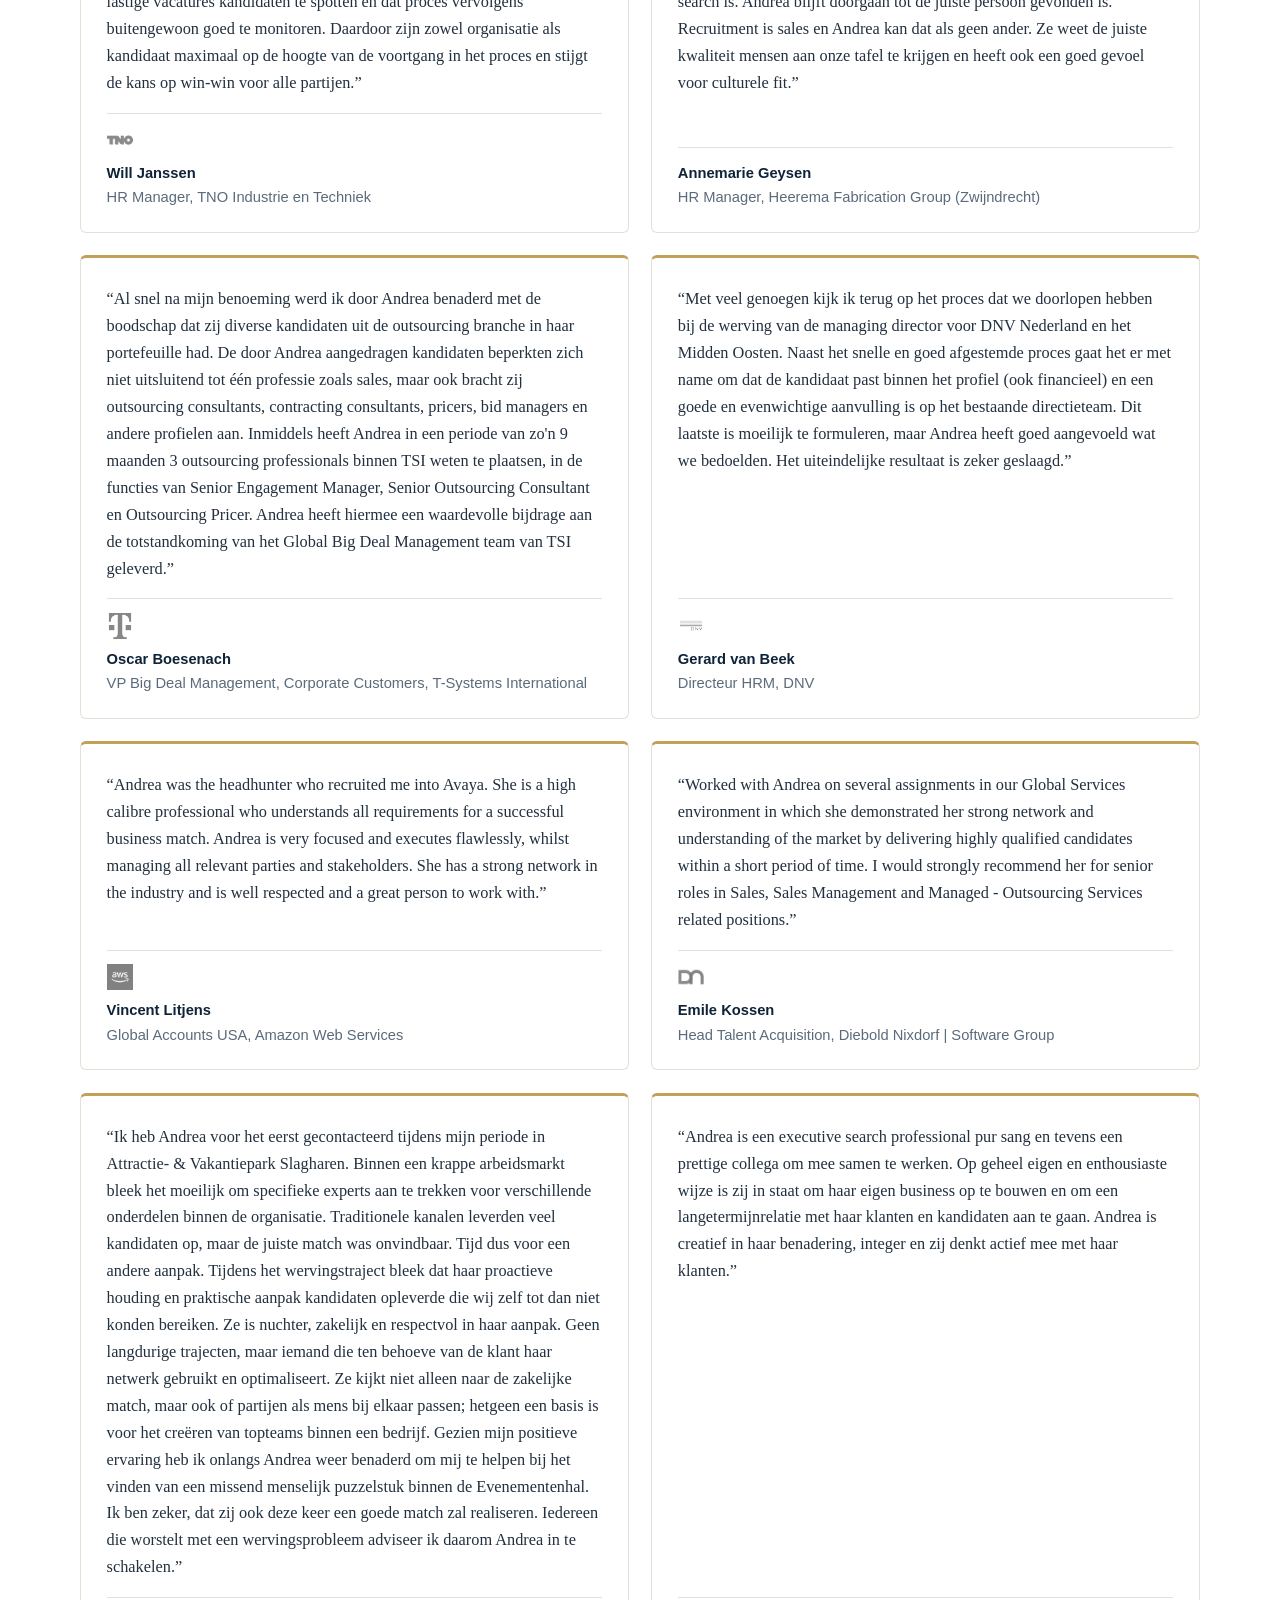
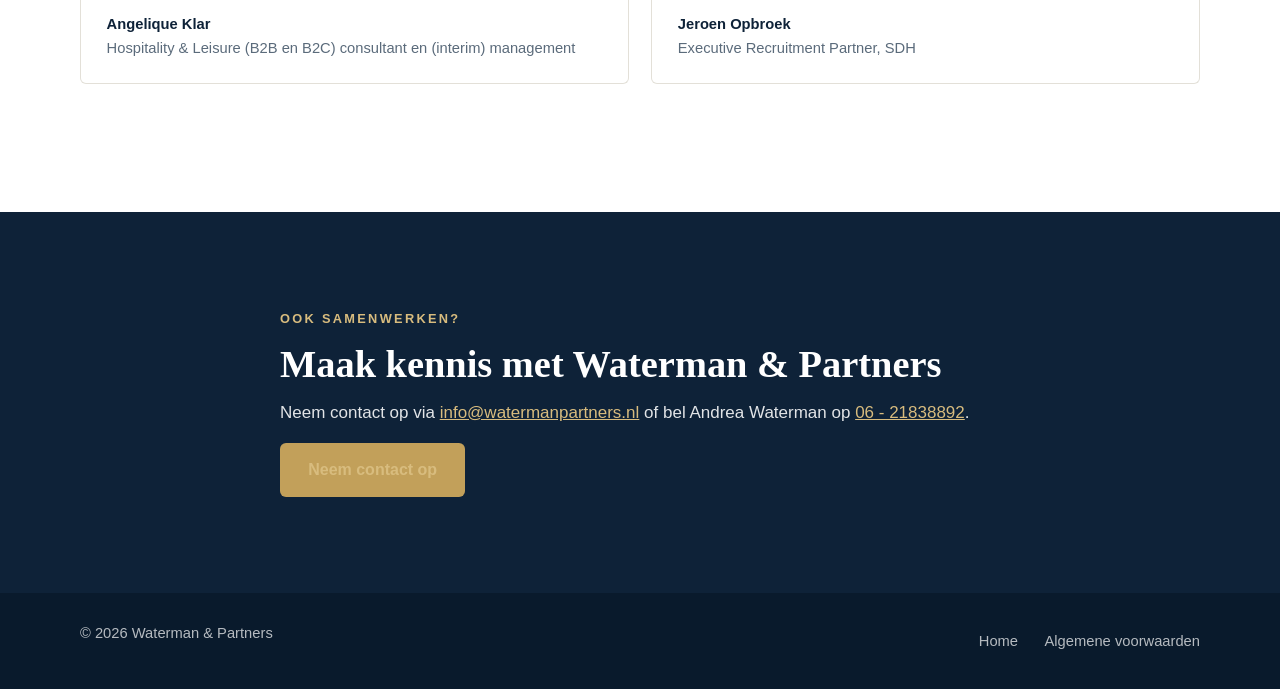
==== commit 33f8f5d7: "Aanbevelingen: bedrijfslogo's toegevoegd aan quote cards Co-Authored-By: Claude Sonnet 4.6 <noreply@" ====
--- a/aanbevelingen.html
+++ b/aanbevelingen.html
@@ -3,20 +3,61 @@
 <head>
   <meta charset="UTF-8">
   <meta name="viewport" content="width=device-width, initial-scale=1">
-  <title>Aanbevelingen | Waterman &amp; Partners Executive Search</title>
-  <meta name="description" content="Aanbevelingen van opdrachtgevers over Waterman &amp; Partners Executive Search — onder meer van GVB, ABN AMRO, Capgemini, TNO, DNV, HEMA en Amazon Web Services.">
+  <title>Klantreviews Executive Search Amsterdam | Waterman &amp; Partners</title>
+  <meta name="description" content="Lees wat opdrachtgevers als ABN AMRO, Capgemini, TNO, GVB en Amazon Web Services zeggen over Waterman &amp; Partners — executive search- en recruitmentbureau in Amsterdam.">
   <link rel="canonical" href="https://www.watermanpartners.nl/aanbevelingen.html">
+
+  <!-- Favicon -->
+  <link rel="icon" type="image/x-icon" href="/favicon.ico">
+  <link rel="icon" type="image/png" sizes="32x32" href="/favicon-32x32.png">
+  <link rel="icon" type="image/png" sizes="16x16" href="/favicon-16x16.png">
+  <link rel="apple-touch-icon" sizes="180x180" href="/apple-touch-icon.png">
 
   <!-- Open Graph -->
   <meta property="og:type" content="website">
-  <meta property="og:title" content="Aanbevelingen | Waterman &amp; Partners Executive Search">
-  <meta property="og:description" content="Opdrachtgevers over Waterman &amp; Partners: aanbevelingen uit profit en non-profit, van executive search tot interim management.">
+  <meta property="og:title" content="Klantreviews Executive Search Amsterdam | Waterman &amp; Partners">
+  <meta property="og:description" content="Lees wat opdrachtgevers als ABN AMRO, Capgemini, TNO en GVB zeggen over Waterman &amp; Partners — executive search- en recruitmentbureau in Amsterdam.">
   <meta property="og:url" content="https://www.watermanpartners.nl/aanbevelingen.html">
   <meta property="og:locale" content="nl_NL">
   <meta property="og:site_name" content="Waterman &amp; Partners Executive Search">
   <meta property="og:image" content="https://www.watermanpartners.nl/img/logo_executive_search.gif">
 
+  <!-- Twitter Card -->
+  <meta name="twitter:card" content="summary_large_image">
+  <meta name="twitter:title" content="Klantreviews Executive Search Amsterdam | Waterman &amp; Partners">
+  <meta name="twitter:description" content="Lees wat opdrachtgevers als ABN AMRO, Capgemini, TNO en GVB zeggen over Waterman &amp; Partners.">
+  <meta name="twitter:image" content="https://www.watermanpartners.nl/img/logo_executive_search.gif">
+
   <link rel="stylesheet" href="css/style.css">
+
+  <script type="application/ld+json">
+  {
+    "@context": "https://schema.org",
+    "@type": "Organization",
+    "name": "Waterman & Partners Executive Search",
+    "url": "https://www.watermanpartners.nl/",
+    "review": [
+      {
+        "@type": "Review",
+        "author": { "@type": "Person", "name": "Ellen Swinkels" },
+        "reviewBody": "Andrea Waterman kenmerkt zich door verder te kijken dan een vacaturetekst of de usual kandidaten. Ze gaat echt op zoek naar personen die passen binnen je organisatie, de cultuur en wat er op dat moment nodig is.",
+        "publisher": { "@type": "Organization", "name": "GVB" }
+      },
+      {
+        "@type": "Review",
+        "author": { "@type": "Person", "name": "Arthur de Boer" },
+        "reviewBody": "Andrea managed to find top-quality candidates for even the most specialized key positions within our company, demonstrating her deep industry knowledge and commitment to client success.",
+        "publisher": { "@type": "Organization", "name": "SRC Group" }
+      },
+      {
+        "@type": "Review",
+        "author": { "@type": "Person", "name": "Annemarie Geysen" },
+        "reviewBody": "De kwaliteit van een headhunter bewijst zich altijd weer als het een lastige search is. Andrea blijft doorgaan tot de juiste persoon gevonden is.",
+        "publisher": { "@type": "Organization", "name": "Heerema Fabrication Group" }
+      }
+    ]
+  }
+  </script>
 </head>
 <body>
 
@@ -66,28 +107,28 @@
           <blockquote lang="en">
             <p>&ldquo;Andrea is a very enthusiastic, approachable and caring person. She is a real goal-getter. We have worked on many different cases and she was always able to deliver. I would highly recommend Andrea for headhunting activities.&rdquo;</p>
           </blockquote>
-          <figcaption><strong>Yvo Booisma</strong><br>Capgemini</figcaption>
+          <figcaption><img src="img/clients/capgemini.png" alt="Capgemini" class="quote-logo"><strong>Yvo Booisma</strong><br>Capgemini</figcaption>
         </figure>
 
         <figure class="quote-card reveal">
           <blockquote>
             <p>&ldquo;Ruim een decennium maak ik met veel plezier gebruik van de professionele dienstverlening van Andrea bij het vervullen van een breed scala aan functies op senior en executive niveau. Andrea is sterk in het meedenken in het voortraject wat haar vervolgens de mogelijkheid geeft om heel adequaat passende kandidaten voor te stellen. Daarbij verrast zij ook regelmatig met een onverwacht profiel van een kandidaat. Met haar 'down to earth' mentaliteit en integriteit, humor, resultaatgerichtheid en brede ervaring in diverse sectoren zijn de nodige trajecten zeer succesvol uitgevoerd.&rdquo;</p>
           </blockquote>
-          <figcaption><strong>Kees Jansen</strong><br>ProQares</figcaption>
+          <figcaption><img src="img/clients/proqares.png" alt="ProQares" class="quote-logo"><strong>Kees Jansen</strong><br>ProQares</figcaption>
         </figure>
 
         <figure class="quote-card reveal">
           <blockquote lang="en">
             <p>&ldquo;I highly recommend Andrea as an exceptional recruitment specialist. Her dedication and professionalism are truly impressive. She has an extensive network within the shipbuilding, offshore and marine markets, which has been invaluable to us. Andrea managed to find top-quality candidates for even the most specialized key positions within our company, demonstrating her deep industry knowledge and commitment to client success. Working with her has been a fantastic experience, and I look forward to collaborating again in the future.&rdquo;</p>
           </blockquote>
-          <figcaption><strong>Arthur de Boer</strong><br>Commercial Director, SRC Group</figcaption>
+          <figcaption><img src="img/clients/src.png" alt="SRC Group" class="quote-logo"><strong>Arthur de Boer</strong><br>Commercial Director, SRC Group</figcaption>
         </figure>
 
         <figure class="quote-card reveal">
           <blockquote>
             <p>&ldquo;Andrea Waterman kenmerkt zich door verder te kijken dan een vacaturetekst of de usual kandidaten. Ze gaat echt op zoek naar personen die passen binnen je organisatie, de cultuur en wat er op dat moment nodig is. Daarbij word je als klant zeer serieus genomen, met oprechte aandacht en interesse. Wat ik ook zeer waardeer is het tegen-denken. Dat maakt je scherper en als organisatie beter.&rdquo;</p>
           </blockquote>
-          <figcaption><strong>Ellen Swinkels</strong><br>Directeur Commercie, GVB</figcaption>
+          <figcaption><img src="img/clients/gvb.png" alt="GVB" class="quote-logo"><strong>Ellen Swinkels</strong><br>Directeur Commercie, GVB</figcaption>
         </figure>
 
         <figure class="quote-card reveal">
@@ -101,21 +142,21 @@
           <blockquote>
             <p>Werd zelf door Andrea Waterman voor een functie benaderd. Dat ging op zo'n vanzelfsprekende en plezierige manier, &ldquo;zo wil ik ook als opdrachtgever benaderd worden&rdquo;, besloot zij. Zij gaf Andrea vervolgens de opdracht een Europese logistieke manager te zoeken; de relatie duurt inmiddels al 10 jaar. &ldquo;We hebben inmiddels aan weinig woorden genoeg om aan te geven wat we zoeken. Dat gaat soms in de trant van 'die je laatst hebt geleverd, kun je die voor me klonen?'. En Andrea kan dat dan! Elke keer weet zij weer nieuwe boeiende kandidaten voor ons te interesseren, ook in een 'moeilijke' arbeidsmarkt.&rdquo;</p>
           </blockquote>
-          <figcaption><strong>Elly van Leuven</strong><br>Sr. Business Partner HR, ABN AMRO Head Office</figcaption>
+          <figcaption><img src="img/clients/abnamro.png" alt="ABN AMRO" class="quote-logo"><strong>Elly van Leuven</strong><br>Sr. Business Partner HR, ABN AMRO Head Office</figcaption>
         </figure>
 
         <figure class="quote-card reveal">
           <blockquote lang="en">
             <p>&ldquo;Andrea has an uncanny ability to understand client requirements with an immediate/mid-term/long-term view. This coupled with her pulse being firmly on the talent marketplace, makes it a delight to work with her on staffing complex, critical and market defining roles. I would strongly recommend to get in touch with her especially if anyone is looking for or looking to appoint leadership roles with multi-dimensional capabilities. Needless to say she is also a great human who makes it a pleasure for anyone to interact with.&rdquo;</p>
           </blockquote>
-          <figcaption><strong>Pradipto Basu</strong><br>Cognizant</figcaption>
+          <figcaption><img src="img/clients/cognizant.png" alt="Cognizant" class="quote-logo"><strong>Pradipto Basu</strong><br>Cognizant</figcaption>
         </figure>
 
         <figure class="quote-card reveal">
           <blockquote>
             <p>&ldquo;Samenwerken met Andrea Waterman ervaar ik als constructief en plezierig. Ik heb Andrea leren kennen als ervaren professional in recruitment en (executive) search. Ze levert maatwerk als stevige en prettige gesprekspartner met een uitstekend netwerk. Schakelt snel vanuit de behoefte van de klant, is realistisch in wat mogelijk en onmogelijk is in het bereiken van resultaten, zowel op de korte als op de lange termijn. Bovenal ervaar ik Andrea als een leuk mens met een warme persoonlijkheid!&rdquo;</p>
           </blockquote>
-          <figcaption><strong>Josee van Hage</strong><br>HRM professional, Coaching, Training, Sermone BV</figcaption>
+          <figcaption><img src="img/clients/sermone.png" alt="Sermone" class="quote-logo"><strong>Josee van Hage</strong><br>HRM professional, Coaching, Training, Sermone BV</figcaption>
         </figure>
 
         <figure class="quote-card reveal">
@@ -136,21 +177,21 @@
           <blockquote>
             <p>&ldquo;Andrea heb ik leren kennen als een professional met werkelijke interesse, een uitstekend inschattingsvermogen en een warme persoonlijkheid die snel en kordaat de juiste kandidaten weet te presenteren. Bovendien een leuk en goed mens waar je graag zaken mee doet!&rdquo;</p>
           </blockquote>
-          <figcaption><strong>Ton Broekhuis</strong><br>HR Manager, HEMA (tevens Manager P&amp;O, Yarden)</figcaption>
+          <figcaption><img src="img/clients/hema.png" alt="HEMA" class="quote-logo"><strong>Ton Broekhuis</strong><br>HR Manager, HEMA (tevens Manager P&amp;O, Yarden)</figcaption>
         </figure>
 
         <figure class="quote-card reveal">
           <blockquote>
             <p>&ldquo;Wij hebben in Andrea Waterman een gedreven partner gevonden. De manier van samenwerken is prettig en efficiënt. Slagvaardig, met oog voor onze behoeften! Andrea handelt professioneel, communiceert helder en duidelijk en ze heeft een proactieve houding, waarbij zij niet opgeeft tot de juiste kandidaat gevonden en voorgesteld is. Dankzij haar goede netwerk, weet zij de juiste, op het profiel passende kandidaten te selecteren, die goed geïnformeerd bij ons op gesprek komen.&rdquo;</p>
           </blockquote>
-          <figcaption><strong>Patricia da Cruz</strong><br>Recruitment Human Resources, Tele2</figcaption>
+          <figcaption><img src="img/clients/tele2.png" alt="Tele2" class="quote-logo"><strong>Patricia da Cruz</strong><br>Recruitment Human Resources, Tele2</figcaption>
         </figure>
 
         <figure class="quote-card reveal">
           <blockquote>
             <p>&ldquo;Andrea Waterman onderscheidt zich in positieve zin, door ook voor hele lastige vacatures kandidaten te spotten en dat proces vervolgens buitengewoon goed te monitoren. Daardoor zijn zowel organisatie als kandidaat maximaal op de hoogte van de voortgang in het proces en stijgt de kans op win-win voor alle partijen.&rdquo;</p>
           </blockquote>
-          <figcaption><strong>Will Janssen</strong><br>HR Manager, TNO Industrie en Techniek</figcaption>
+          <figcaption><img src="img/clients/tno.png" alt="TNO" class="quote-logo"><strong>Will Janssen</strong><br>HR Manager, TNO Industrie en Techniek</figcaption>
         </figure>
 
         <figure class="quote-card reveal">
@@ -164,28 +205,28 @@
           <blockquote>
             <p>&ldquo;Al snel na mijn benoeming werd ik door Andrea benaderd met de boodschap dat zij diverse kandidaten uit de outsourcing branche in haar portefeuille had. De door Andrea aangedragen kandidaten beperkten zich niet uitsluitend tot één professie zoals sales, maar ook bracht zij outsourcing consultants, contracting consultants, pricers, bid managers en andere profielen aan. Inmiddels heeft Andrea in een periode van zo'n 9 maanden 3 outsourcing professionals binnen TSI weten te plaatsen, in de functies van Senior Engagement Manager, Senior Outsourcing Consultant en Outsourcing Pricer. Andrea heeft hiermee een waardevolle bijdrage aan de totstandkoming van het Global Big Deal Management team van TSI geleverd.&rdquo;</p>
           </blockquote>
-          <figcaption><strong>Oscar Boesenach</strong><br>VP Big Deal Management, Corporate Customers, T-Systems International</figcaption>
+          <figcaption><img src="img/clients/tsystems.png" alt="T-Systems International" class="quote-logo"><strong>Oscar Boesenach</strong><br>VP Big Deal Management, Corporate Customers, T-Systems International</figcaption>
         </figure>
 
         <figure class="quote-card reveal">
           <blockquote>
             <p>&ldquo;Met veel genoegen kijk ik terug op het proces dat we doorlopen hebben bij de werving van de managing director voor DNV Nederland en het Midden Oosten. Naast het snelle en goed afgestemde proces gaat het er met name om dat de kandidaat past binnen het profiel (ook financieel) en een goede en evenwichtige aanvulling is op het bestaande directieteam. Dit laatste is moeilijk te formuleren, maar Andrea heeft goed aangevoeld wat we bedoelden. Het uiteindelijke resultaat is zeker geslaagd.&rdquo;</p>
           </blockquote>
-          <figcaption><strong>Gerard van Beek</strong><br>Directeur HRM, DNV</figcaption>
+          <figcaption><img src="img/clients/dnv.png" alt="DNV" class="quote-logo"><strong>Gerard van Beek</strong><br>Directeur HRM, DNV</figcaption>
         </figure>
 
         <figure class="quote-card reveal">
           <blockquote lang="en">
             <p>&ldquo;Andrea was the headhunter who recruited me into Avaya. She is a high calibre professional who understands all requirements for a successful business match. Andrea is very focused and executes flawlessly, whilst managing all relevant parties and stakeholders. She has a strong network in the industry and is well respected and a great person to work with.&rdquo;</p>
           </blockquote>
-          <figcaption><strong>Vincent Litjens</strong><br>Global Accounts USA, Amazon Web Services</figcaption>
+          <figcaption><img src="img/clients/aws.png" alt="Amazon Web Services" class="quote-logo"><strong>Vincent Litjens</strong><br>Global Accounts USA, Amazon Web Services</figcaption>
         </figure>
 
         <figure class="quote-card reveal">
           <blockquote lang="en">
             <p>&ldquo;Worked with Andrea on several assignments in our Global Services environment in which she demonstrated her strong network and understanding of the market by delivering highly qualified candidates within a short period of time. I would strongly recommend her for senior roles in Sales, Sales Management and Managed - Outsourcing Services related positions.&rdquo;</p>
           </blockquote>
-          <figcaption><strong>Emile Kossen</strong><br>Head Talent Acquisition, Diebold Nixdorf | Software Group</figcaption>
+          <figcaption><img src="img/clients/dieboldnixdorf.png" alt="Diebold Nixdorf" class="quote-logo"><strong>Emile Kossen</strong><br>Head Talent Acquisition, Diebold Nixdorf | Software Group</figcaption>
         </figure>
 
         <figure class="quote-card reveal">
--- a/css/style.css
+++ b/css/style.css
@@ -386,6 +386,16 @@
   padding-top: 0.85rem;
 }
 .quote-card figcaption strong { color: var(--navy); }
+.quote-logo {
+  display: block;
+  height: 26px;
+  width: auto;
+  max-width: 110px;
+  object-fit: contain;
+  margin-bottom: 0.5rem;
+  filter: grayscale(100%);
+  opacity: 0.6;
+}
 
 /* ===== Hero compact (subpagina's) ===== */
 .hero-compact { padding: clamp(3rem, 7vw, 5rem) 0 clamp(4.5rem, 9vw, 7rem); }
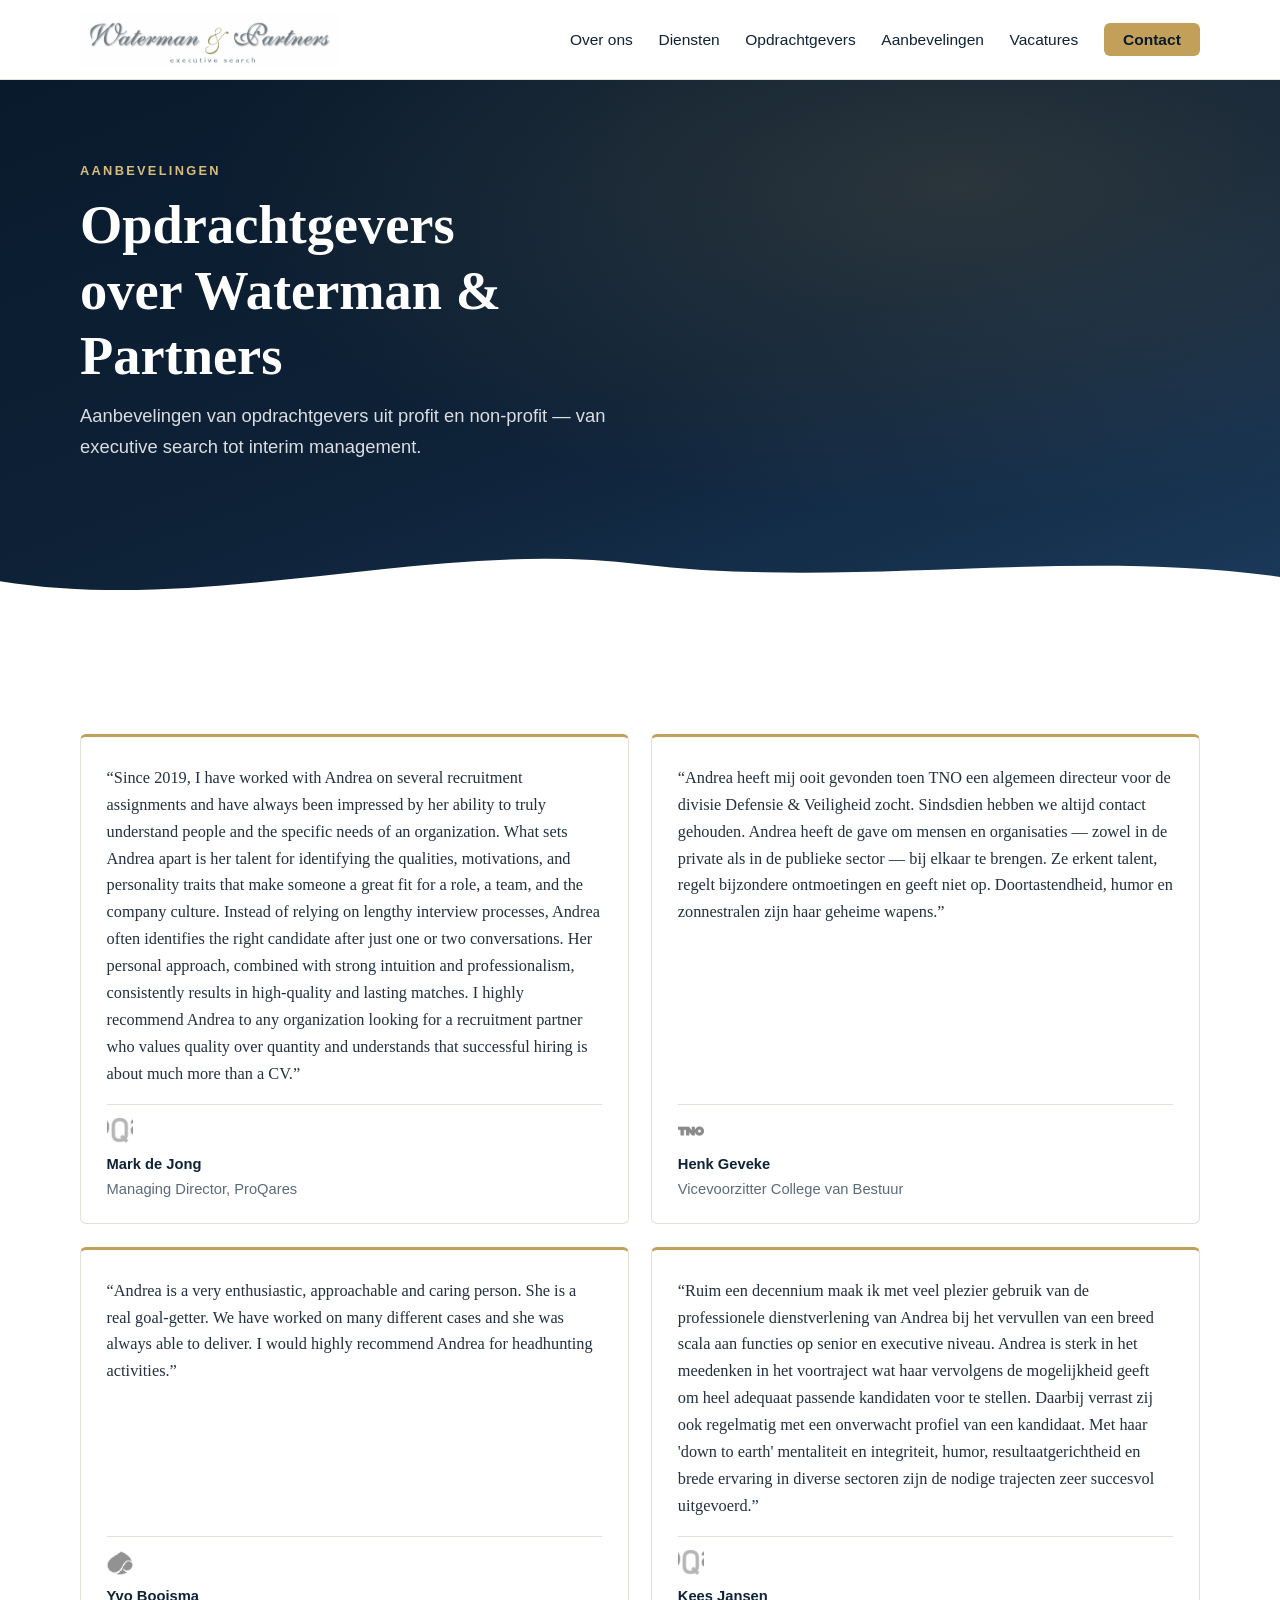
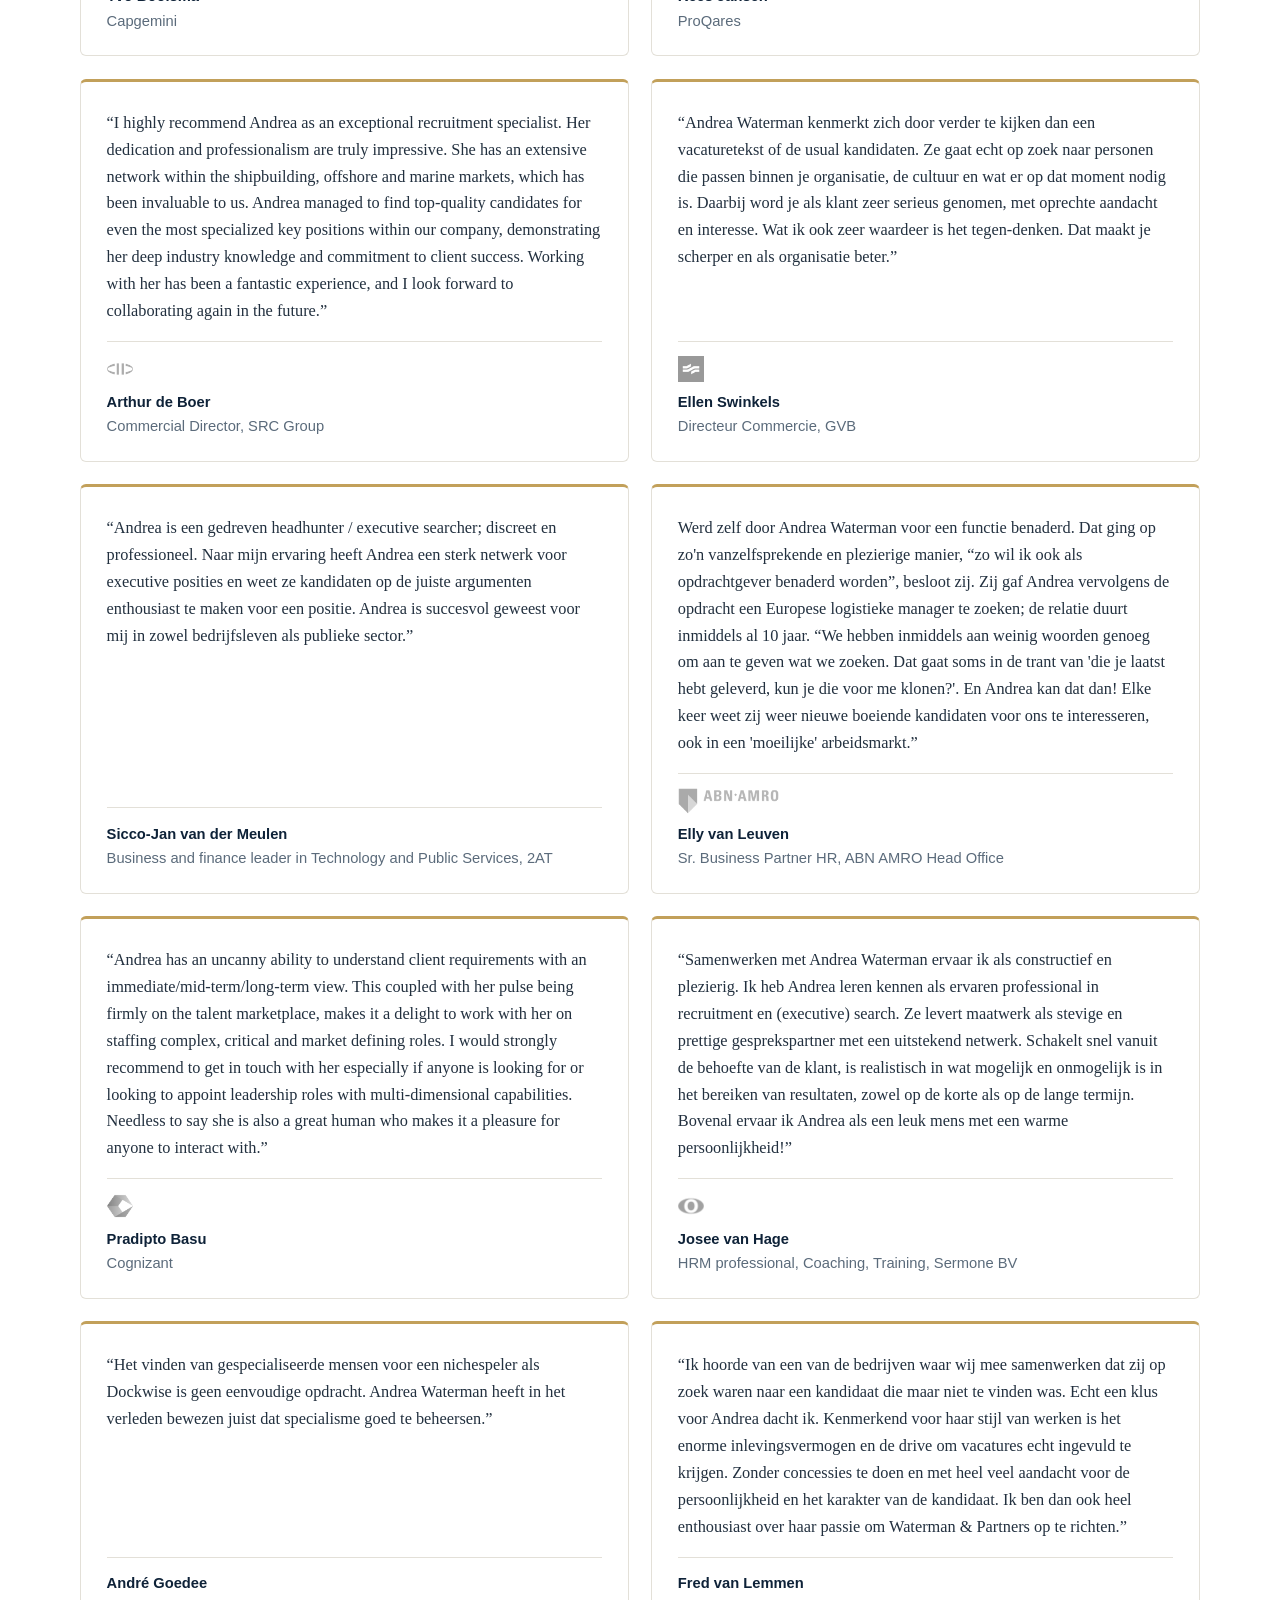
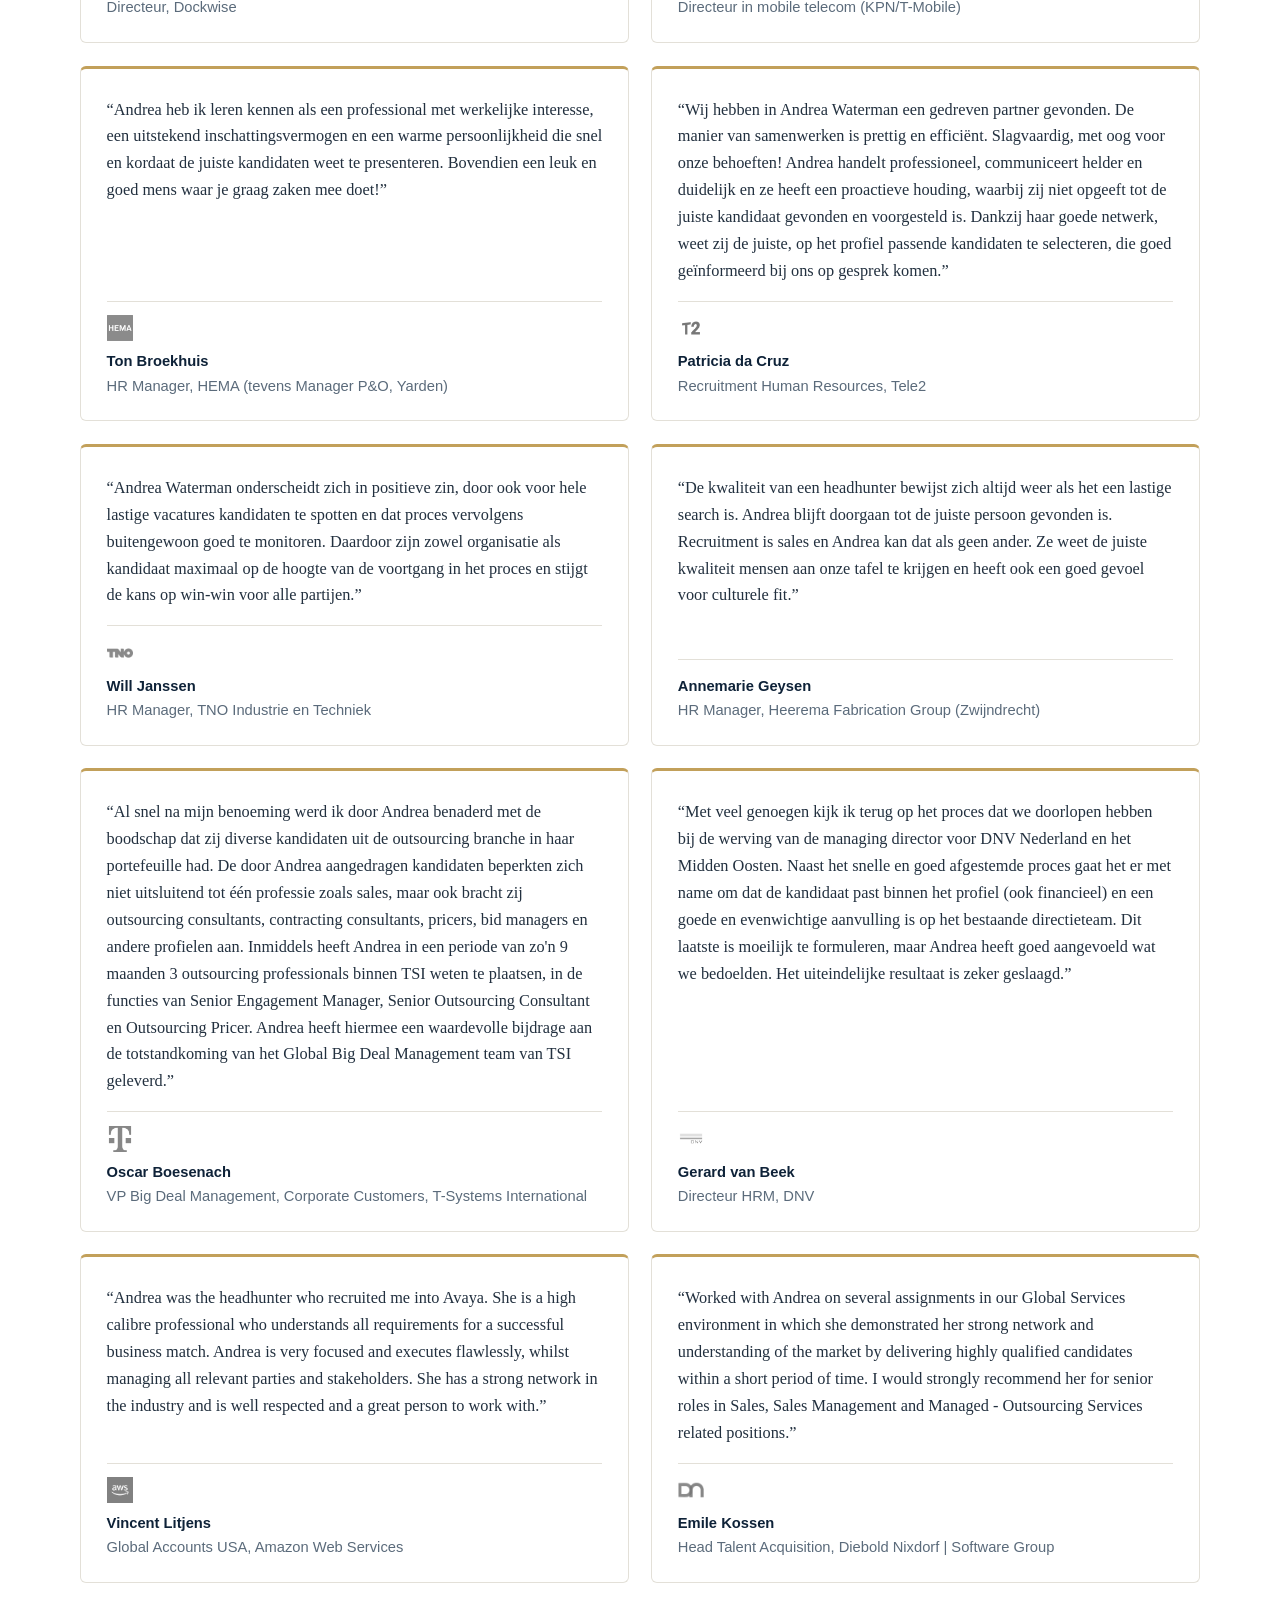
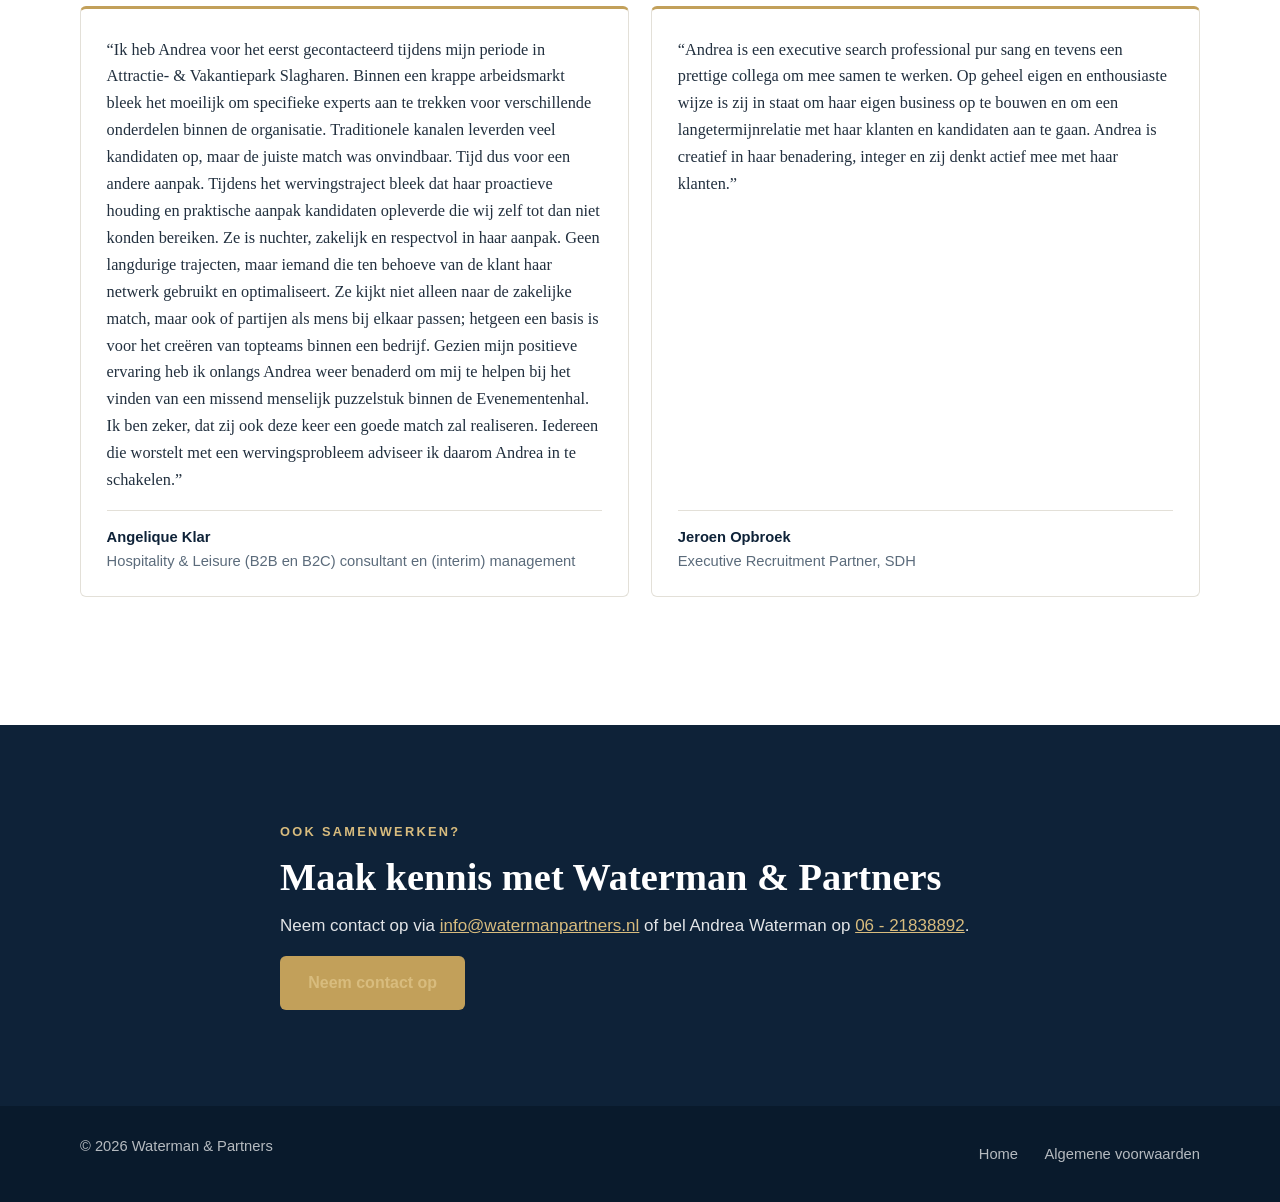
==== commit 5bbbbd7e: "Twee nieuwe aanbevelingen toegevoegd: Mark de Jong en Henk Geveke (eerste positie) Co-Authored-By: C" ====
--- a/aanbevelingen.html
+++ b/aanbevelingen.html
@@ -105,6 +105,20 @@
 
         <figure class="quote-card reveal">
           <blockquote lang="en">
+            <p>&ldquo;Since 2019, I have worked with Andrea on several recruitment assignments and have always been impressed by her ability to truly understand people and the specific needs of an organization. What sets Andrea apart is her talent for identifying the qualities, motivations, and personality traits that make someone a great fit for a role, a team, and the company culture. Instead of relying on lengthy interview processes, Andrea often identifies the right candidate after just one or two conversations. Her personal approach, combined with strong intuition and professionalism, consistently results in high-quality and lasting matches. I highly recommend Andrea to any organization looking for a recruitment partner who values quality over quantity and understands that successful hiring is about much more than a CV.&rdquo;</p>
+          </blockquote>
+          <figcaption><img src="img/clients/proqares.png" alt="ProQares" class="quote-logo"><strong>Mark de Jong</strong><br>Managing Director, ProQares</figcaption>
+        </figure>
+
+        <figure class="quote-card reveal">
+          <blockquote>
+            <p>&ldquo;Andrea heeft mij ooit gevonden toen TNO een algemeen directeur voor de divisie Defensie &amp; Veiligheid zocht. Sindsdien hebben we altijd contact gehouden. Andrea heeft de gave om mensen en organisaties — zowel in de private als in de publieke sector — bij elkaar te brengen. Ze erkent talent, regelt bijzondere ontmoetingen en geeft niet op. Doortastendheid, humor en zonnestralen zijn haar geheime wapens.&rdquo;</p>
+          </blockquote>
+          <figcaption><img src="img/clients/tno.png" alt="TNO" class="quote-logo"><strong>Henk Geveke</strong><br>Vicevoorzitter College van Bestuur</figcaption>
+        </figure>
+
+        <figure class="quote-card reveal">
+          <blockquote lang="en">
             <p>&ldquo;Andrea is a very enthusiastic, approachable and caring person. She is a real goal-getter. We have worked on many different cases and she was always able to deliver. I would highly recommend Andrea for headhunting activities.&rdquo;</p>
           </blockquote>
           <figcaption><img src="img/clients/capgemini.png" alt="Capgemini" class="quote-logo"><strong>Yvo Booisma</strong><br>Capgemini</figcaption>
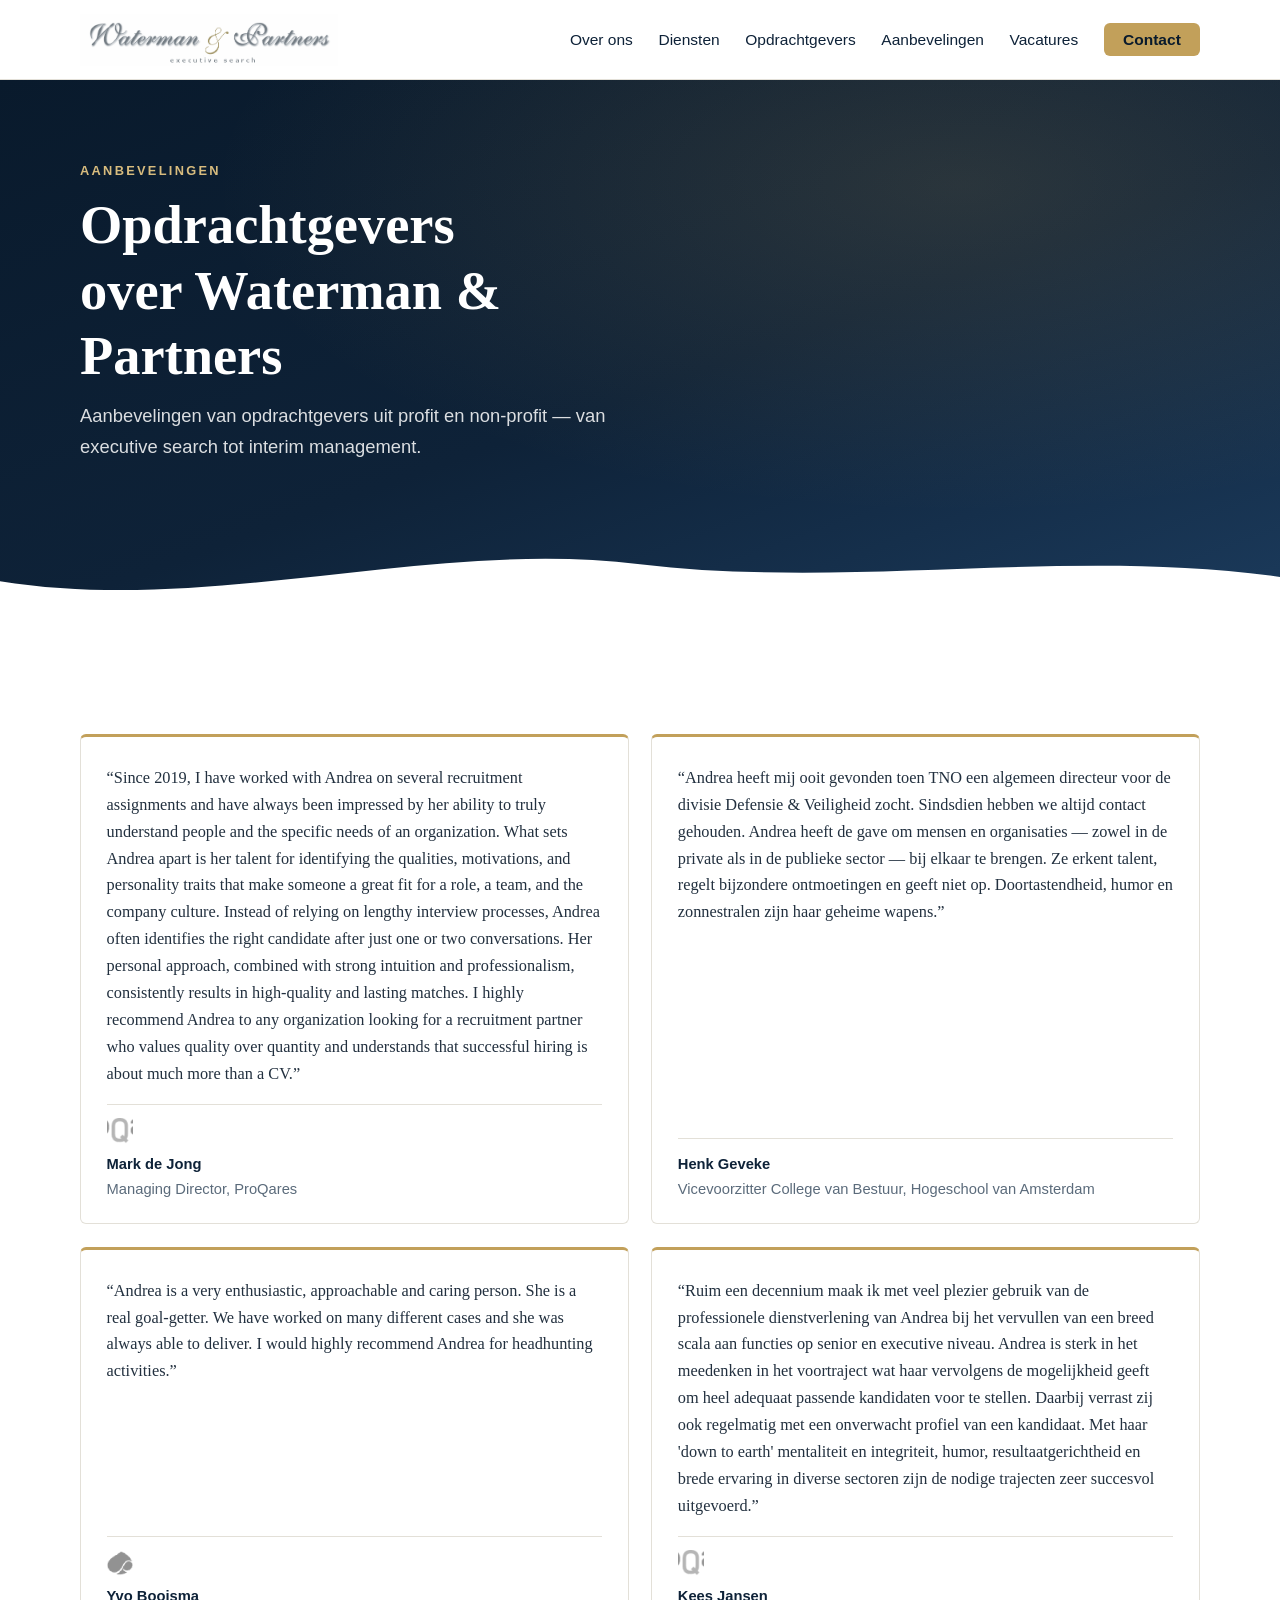
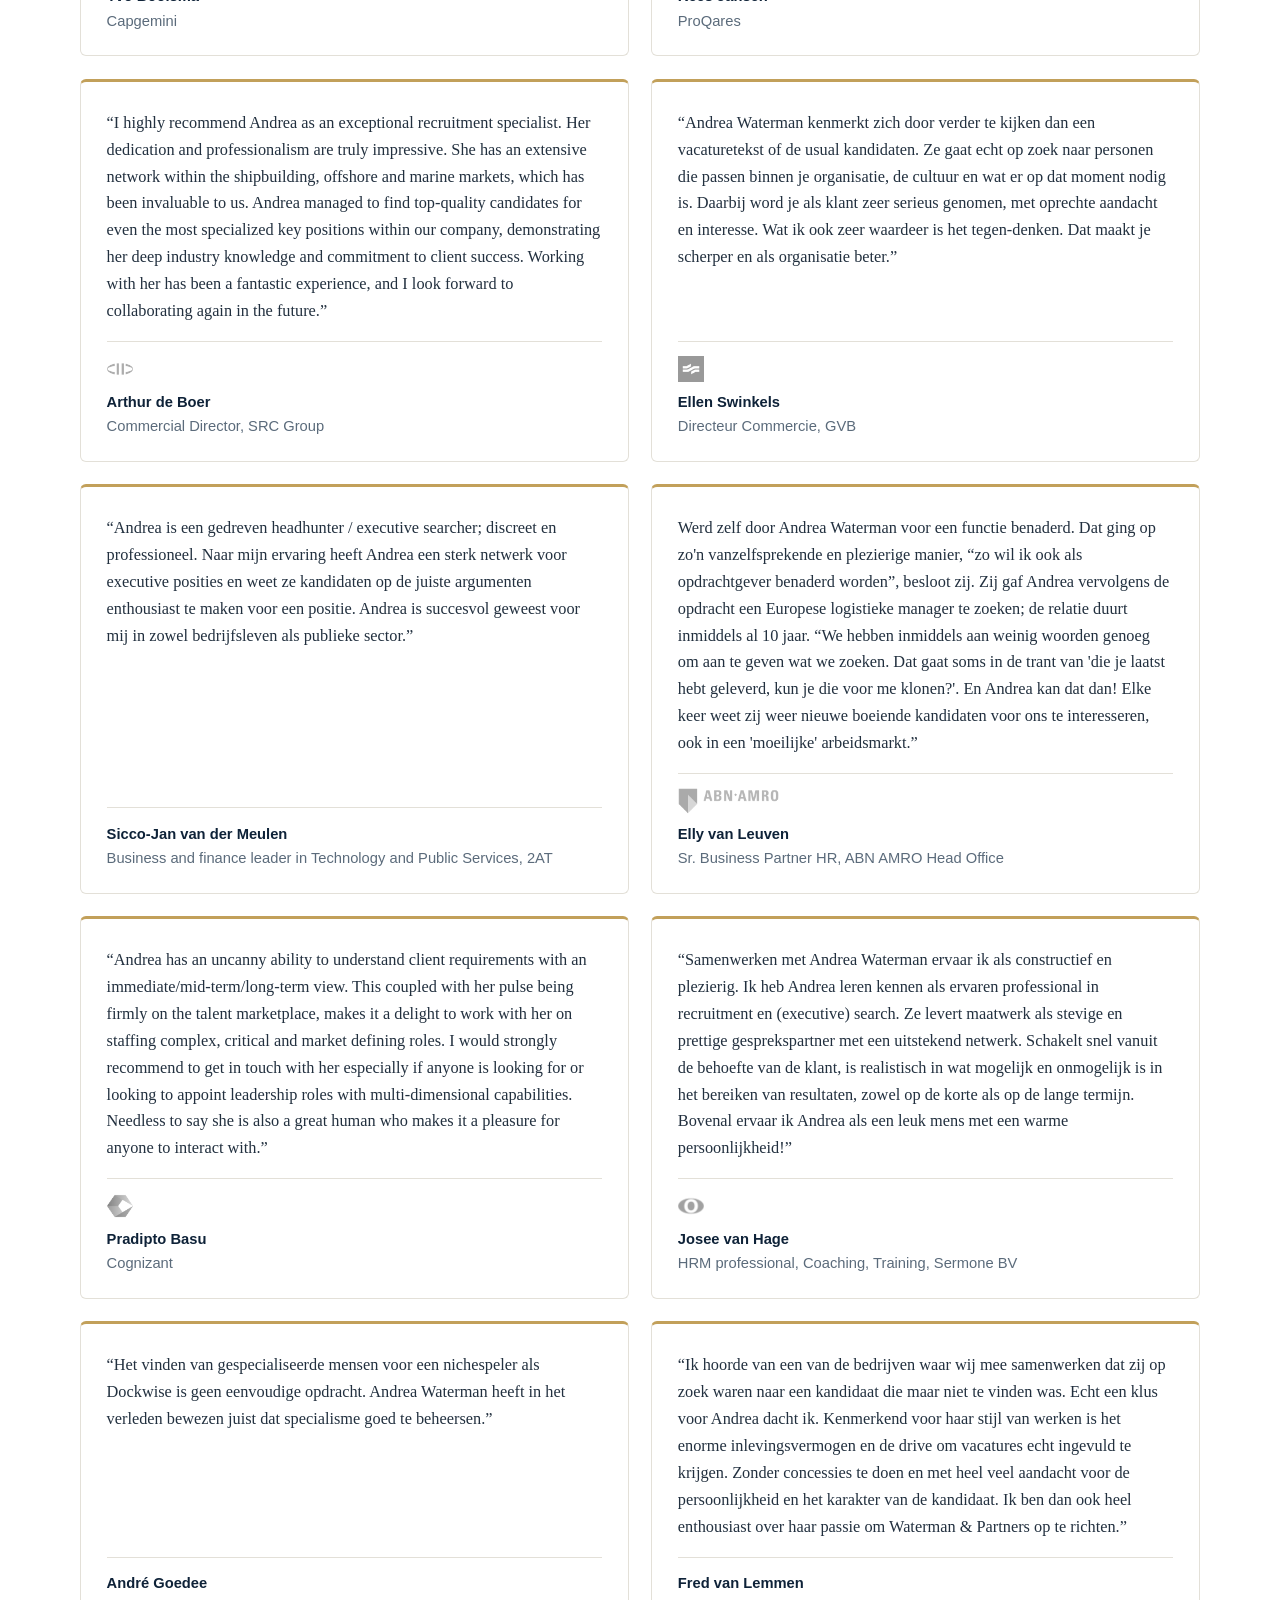
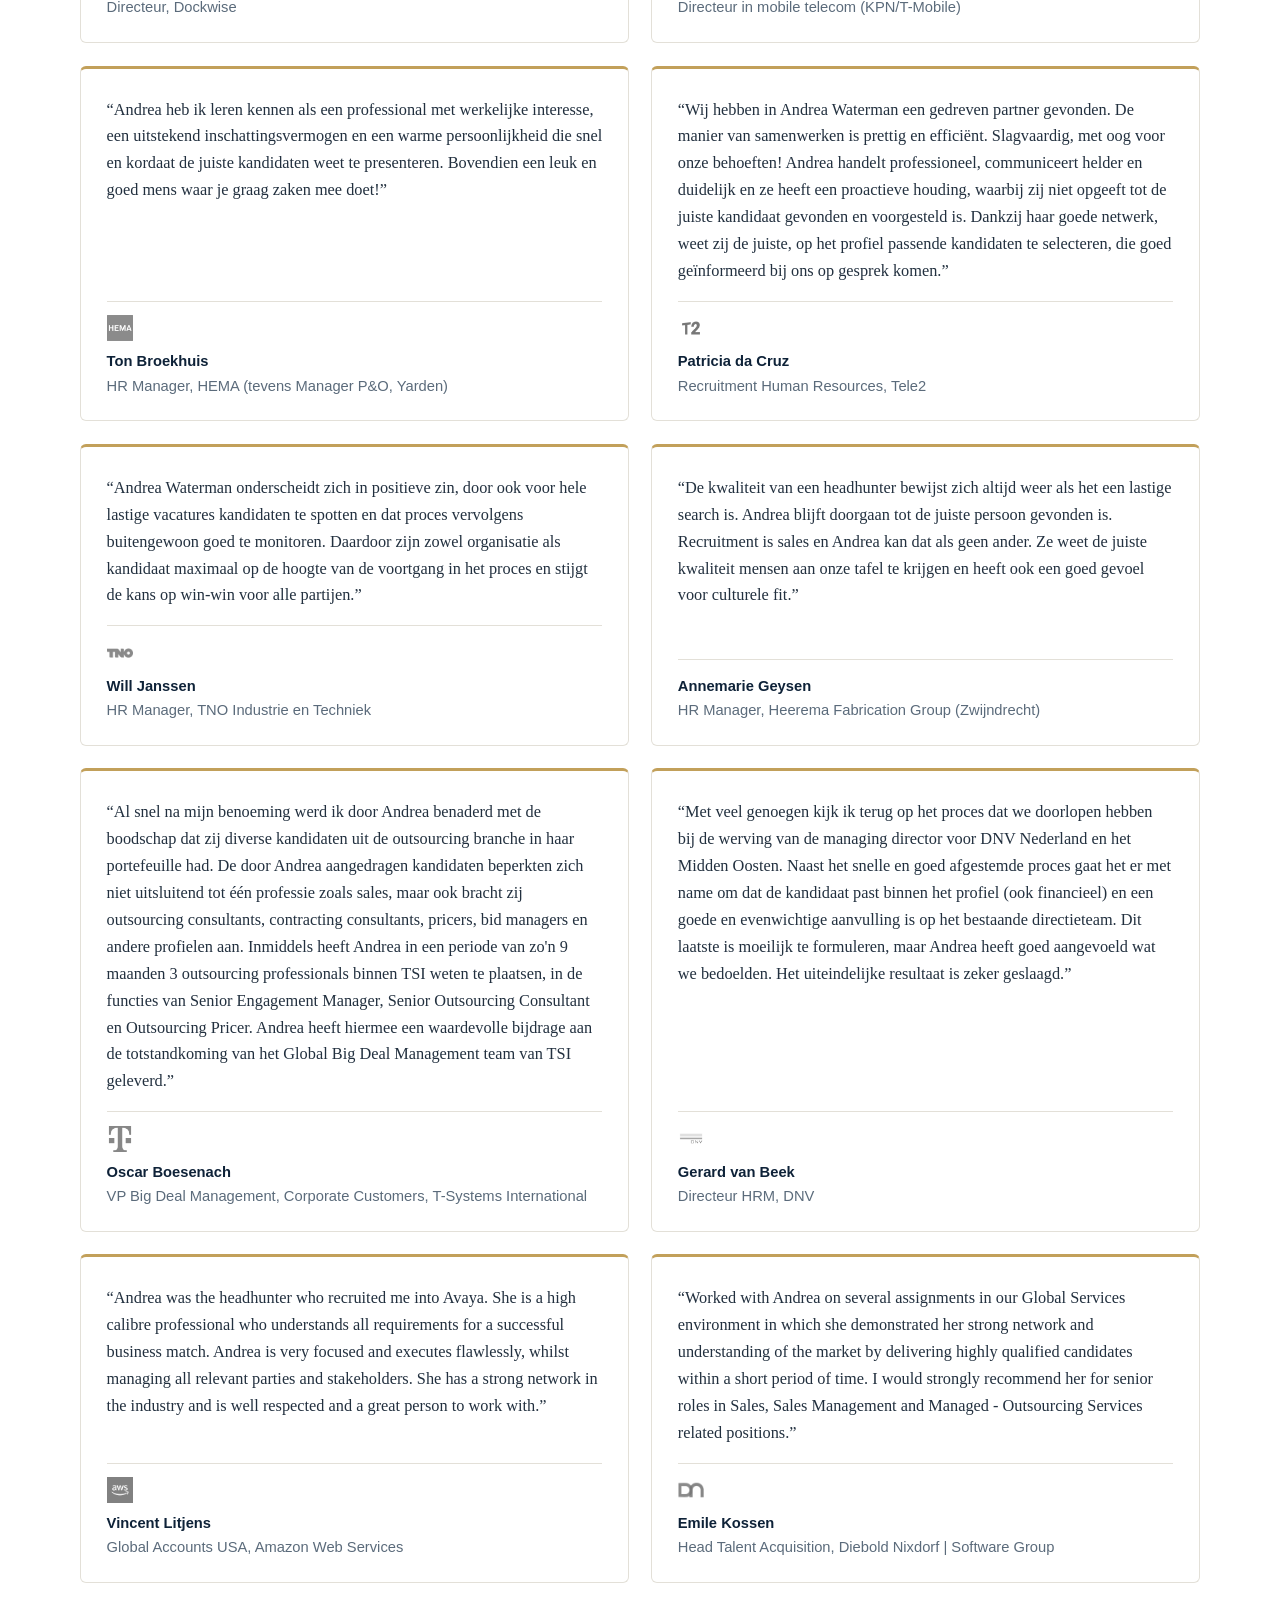
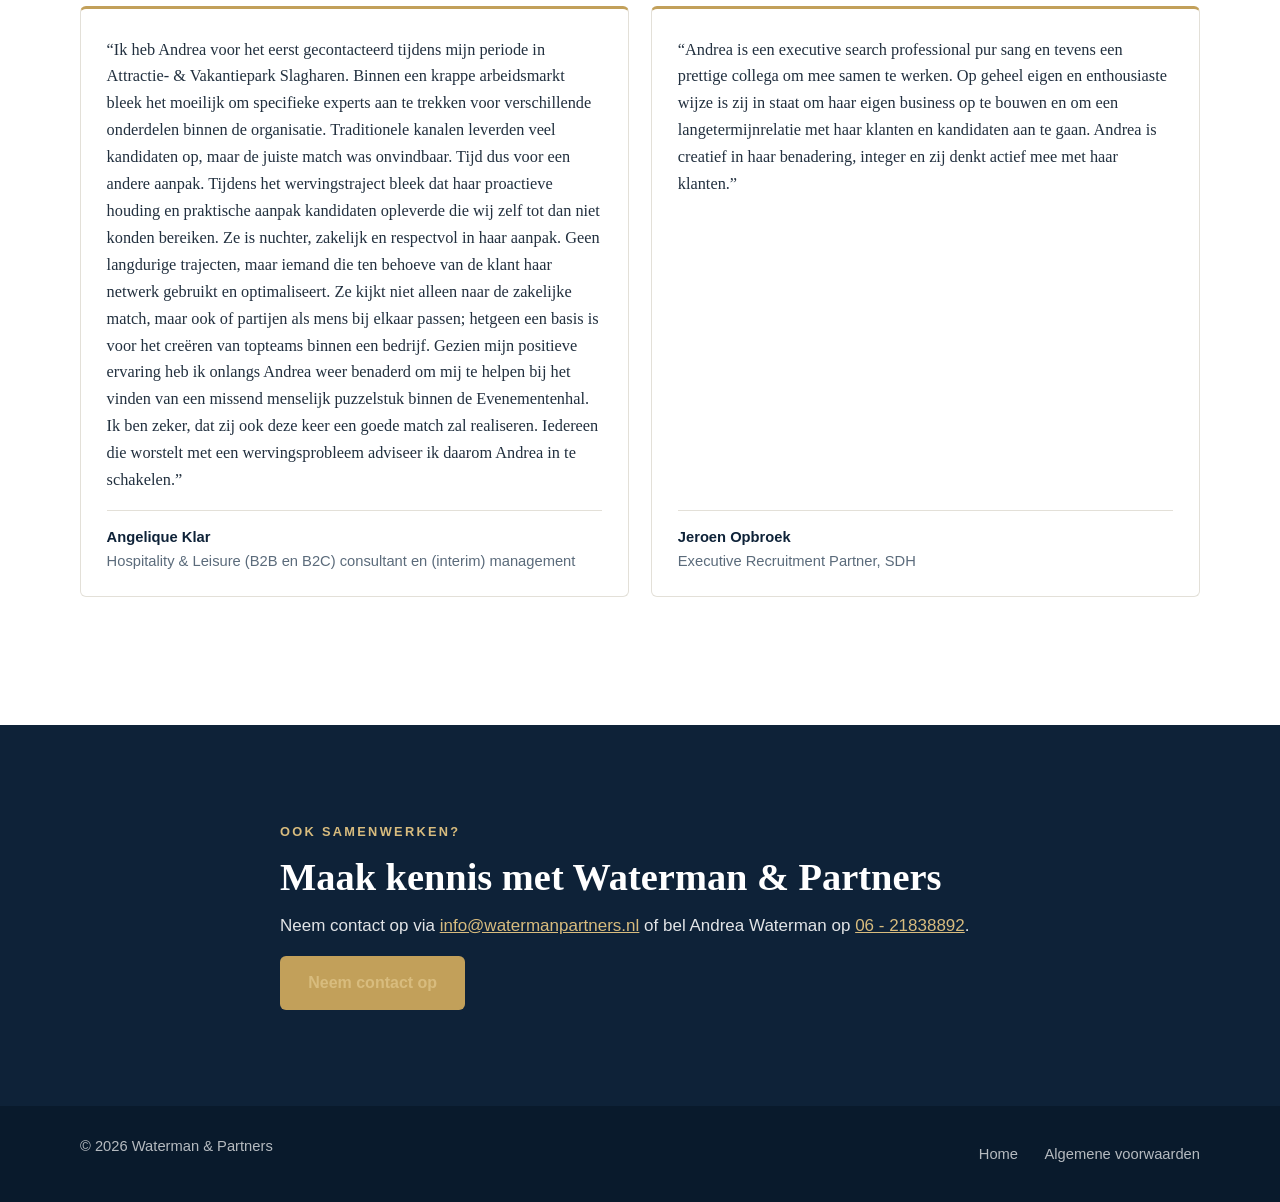
==== commit 2aed72a3: "Henk Geveke: Hogeschool van Amsterdam toegevoegd Co-Authored-By: Claude Sonnet 4.6 <noreply@anthropi" ====
--- a/aanbevelingen.html
+++ b/aanbevelingen.html
@@ -114,7 +114,7 @@
           <blockquote>
             <p>&ldquo;Andrea heeft mij ooit gevonden toen TNO een algemeen directeur voor de divisie Defensie &amp; Veiligheid zocht. Sindsdien hebben we altijd contact gehouden. Andrea heeft de gave om mensen en organisaties — zowel in de private als in de publieke sector — bij elkaar te brengen. Ze erkent talent, regelt bijzondere ontmoetingen en geeft niet op. Doortastendheid, humor en zonnestralen zijn haar geheime wapens.&rdquo;</p>
           </blockquote>
-          <figcaption><img src="img/clients/tno.png" alt="TNO" class="quote-logo"><strong>Henk Geveke</strong><br>Vicevoorzitter College van Bestuur</figcaption>
+          <figcaption><strong>Henk Geveke</strong><br>Vicevoorzitter College van Bestuur, Hogeschool van Amsterdam</figcaption>
         </figure>
 
         <figure class="quote-card reveal">
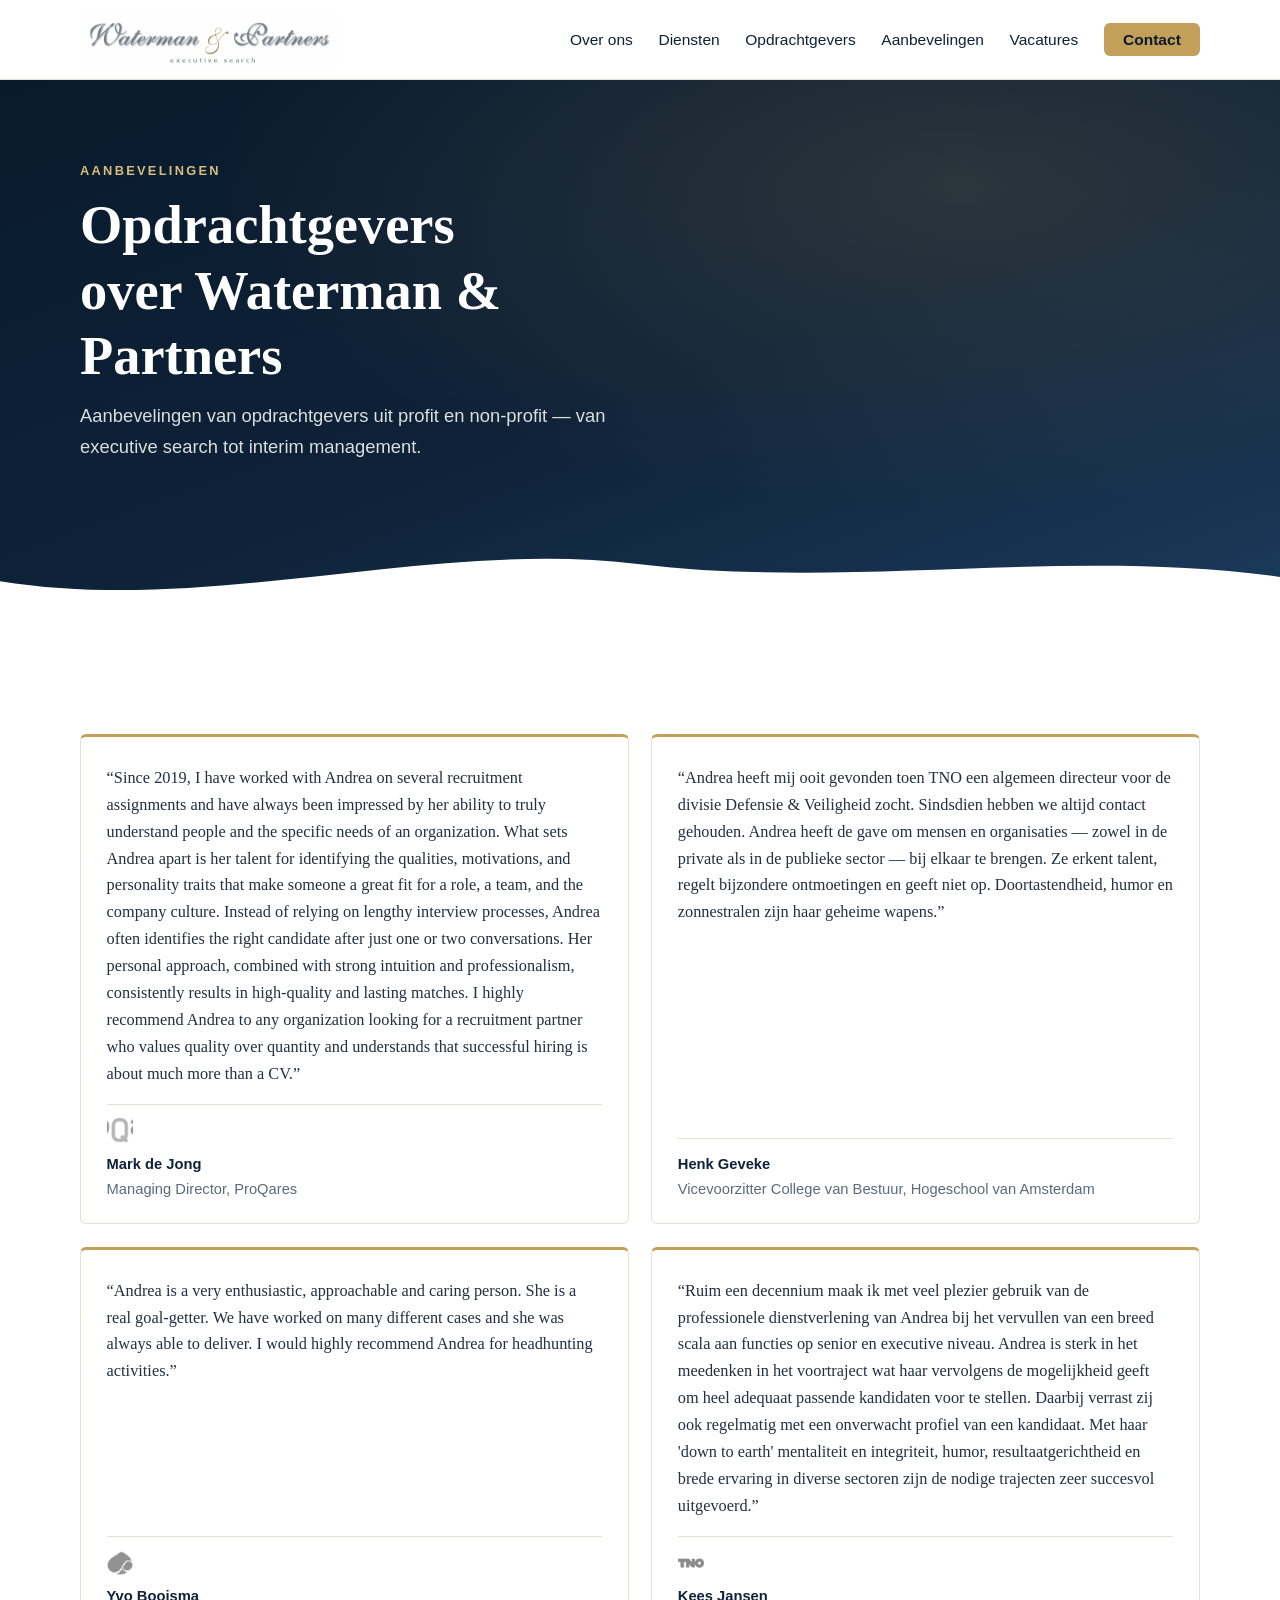
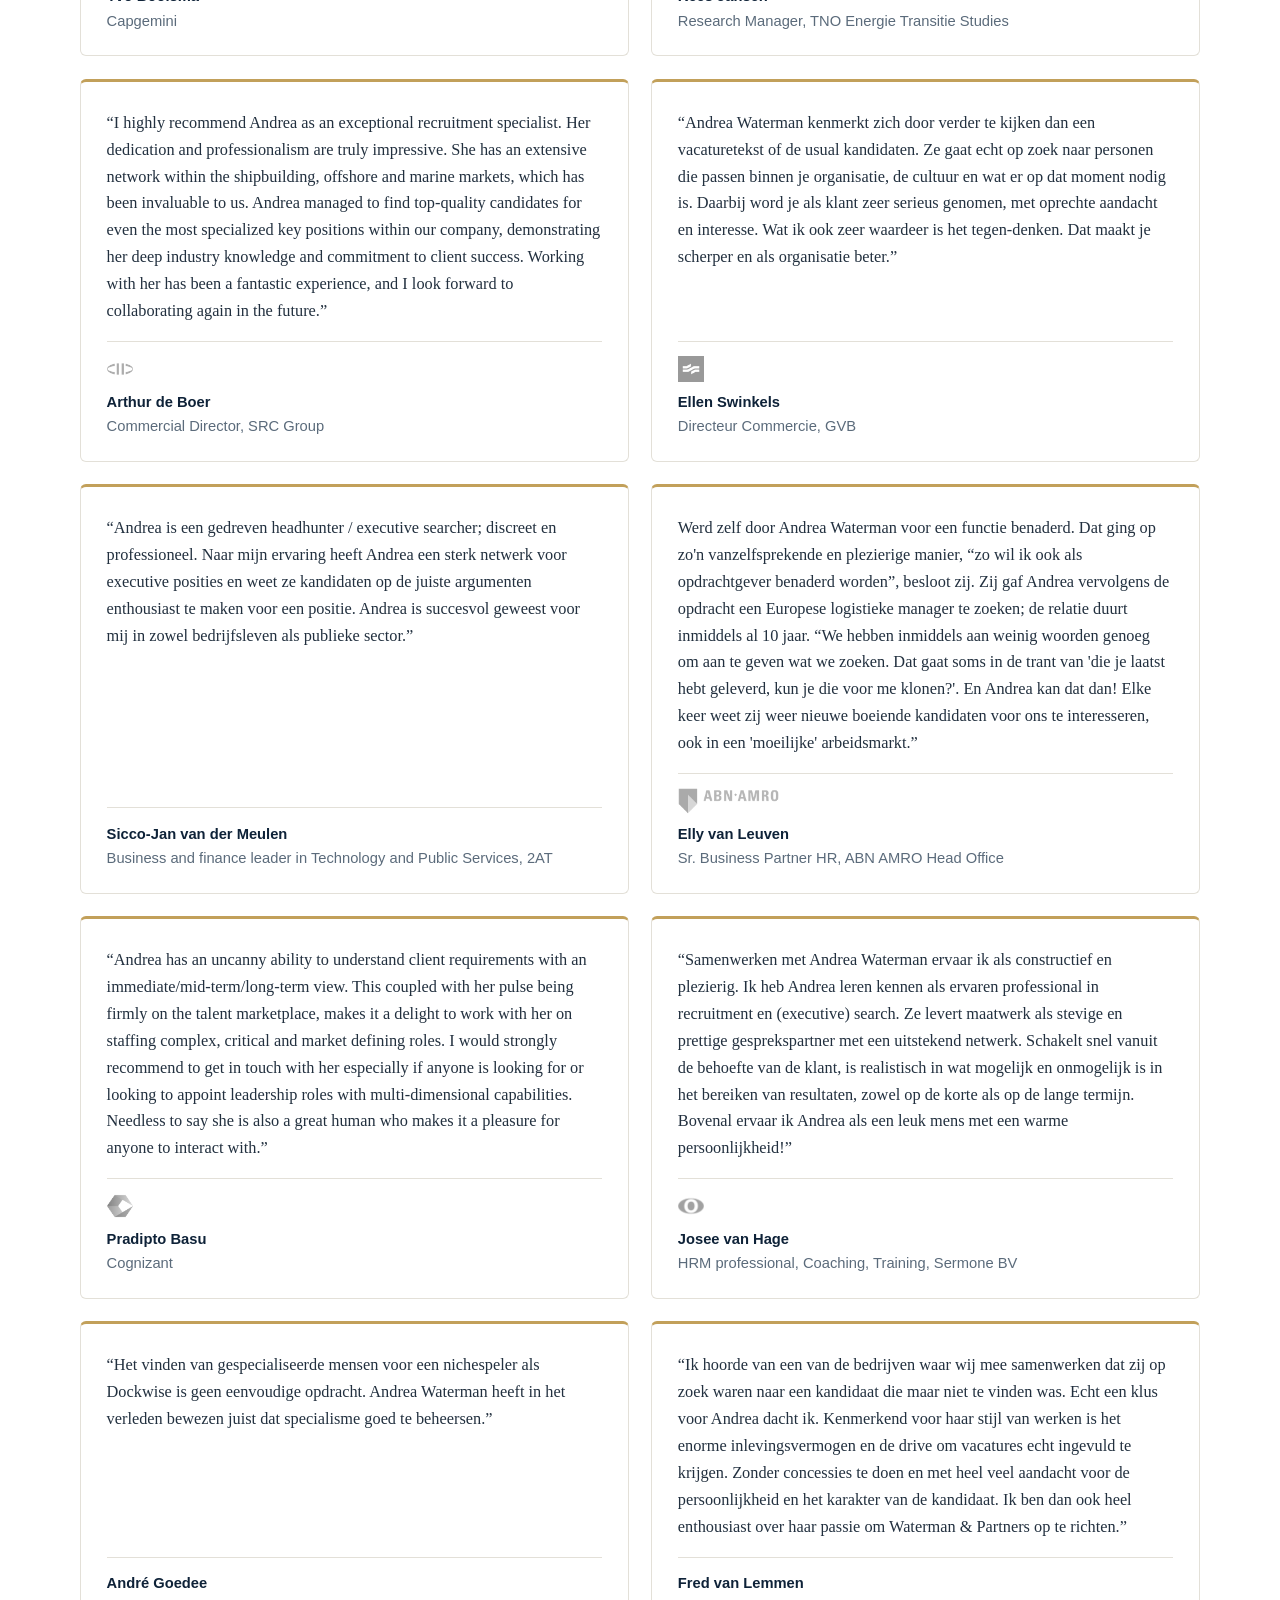
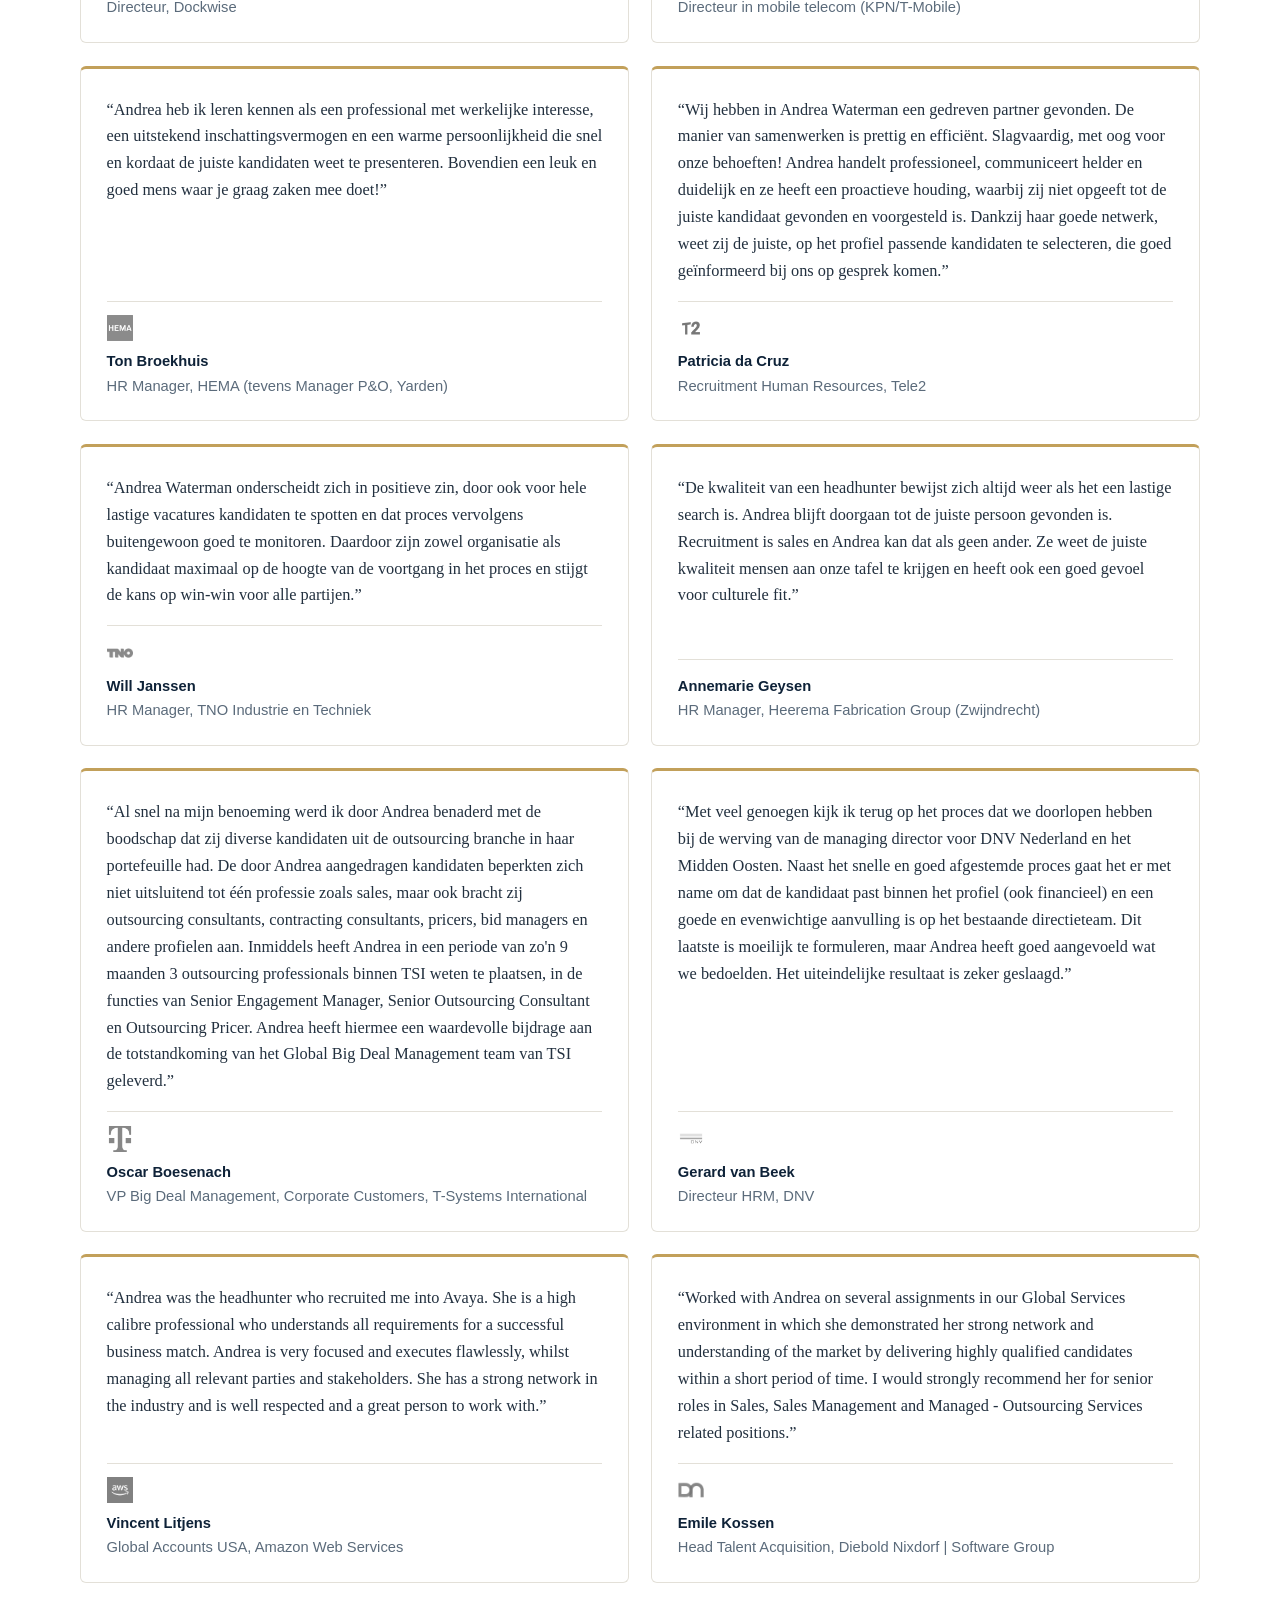
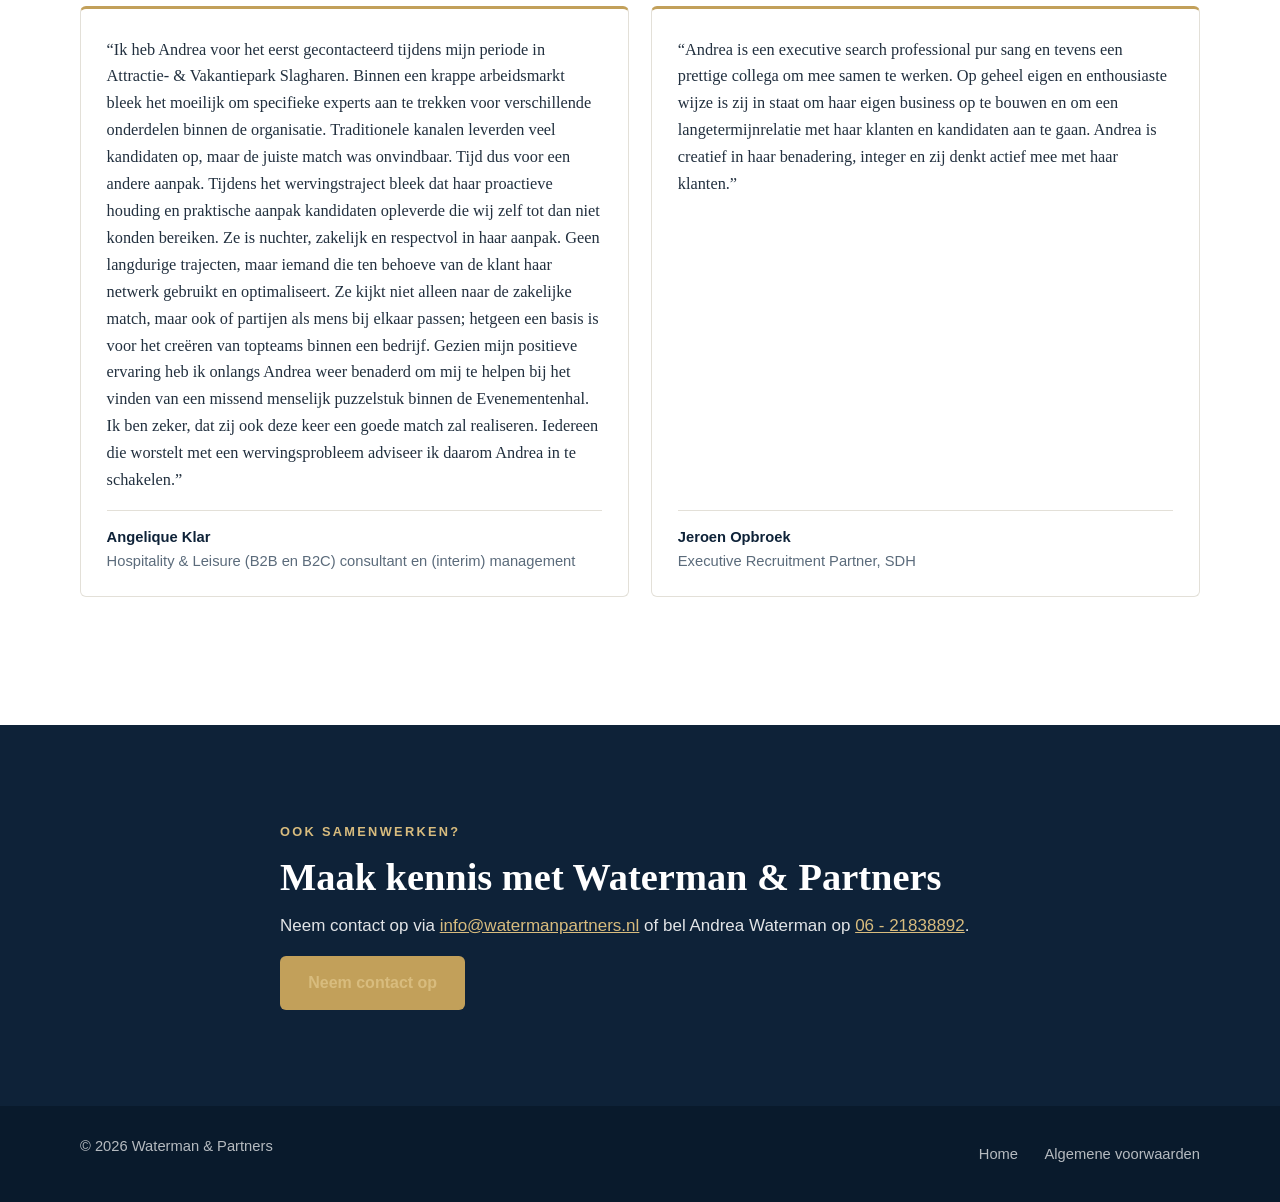
==== commit 6e0db91c: "Kees Jansen: bijgewerkt naar Research Manager TNO Energie Transitie Studies Co-Authored-By: Claude S" ====
--- a/aanbevelingen.html
+++ b/aanbevelingen.html
@@ -128,7 +128,7 @@
           <blockquote>
             <p>&ldquo;Ruim een decennium maak ik met veel plezier gebruik van de professionele dienstverlening van Andrea bij het vervullen van een breed scala aan functies op senior en executive niveau. Andrea is sterk in het meedenken in het voortraject wat haar vervolgens de mogelijkheid geeft om heel adequaat passende kandidaten voor te stellen. Daarbij verrast zij ook regelmatig met een onverwacht profiel van een kandidaat. Met haar 'down to earth' mentaliteit en integriteit, humor, resultaatgerichtheid en brede ervaring in diverse sectoren zijn de nodige trajecten zeer succesvol uitgevoerd.&rdquo;</p>
           </blockquote>
-          <figcaption><img src="img/clients/proqares.png" alt="ProQares" class="quote-logo"><strong>Kees Jansen</strong><br>ProQares</figcaption>
+          <figcaption><img src="img/clients/tno.png" alt="TNO" class="quote-logo"><strong>Kees Jansen</strong><br>Research Manager, TNO Energie Transitie Studies</figcaption>
         </figure>
 
         <figure class="quote-card reveal">
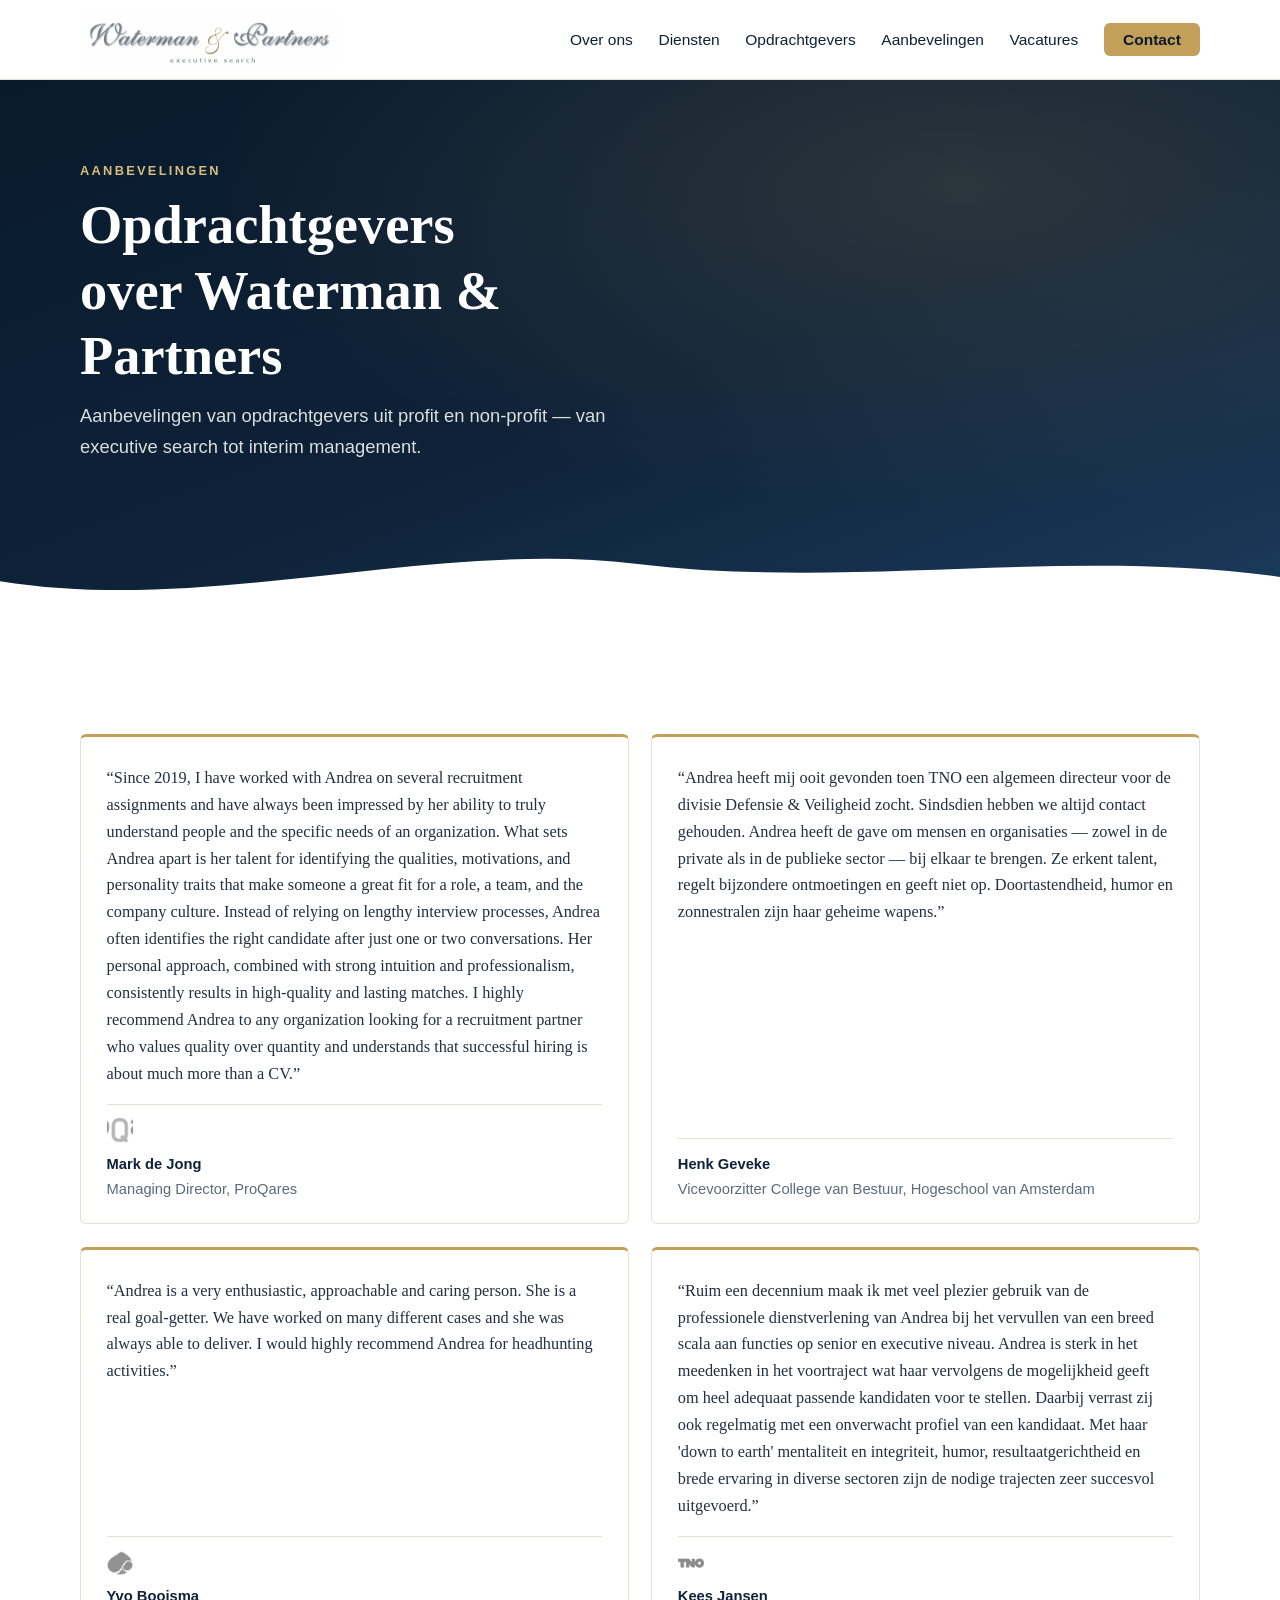
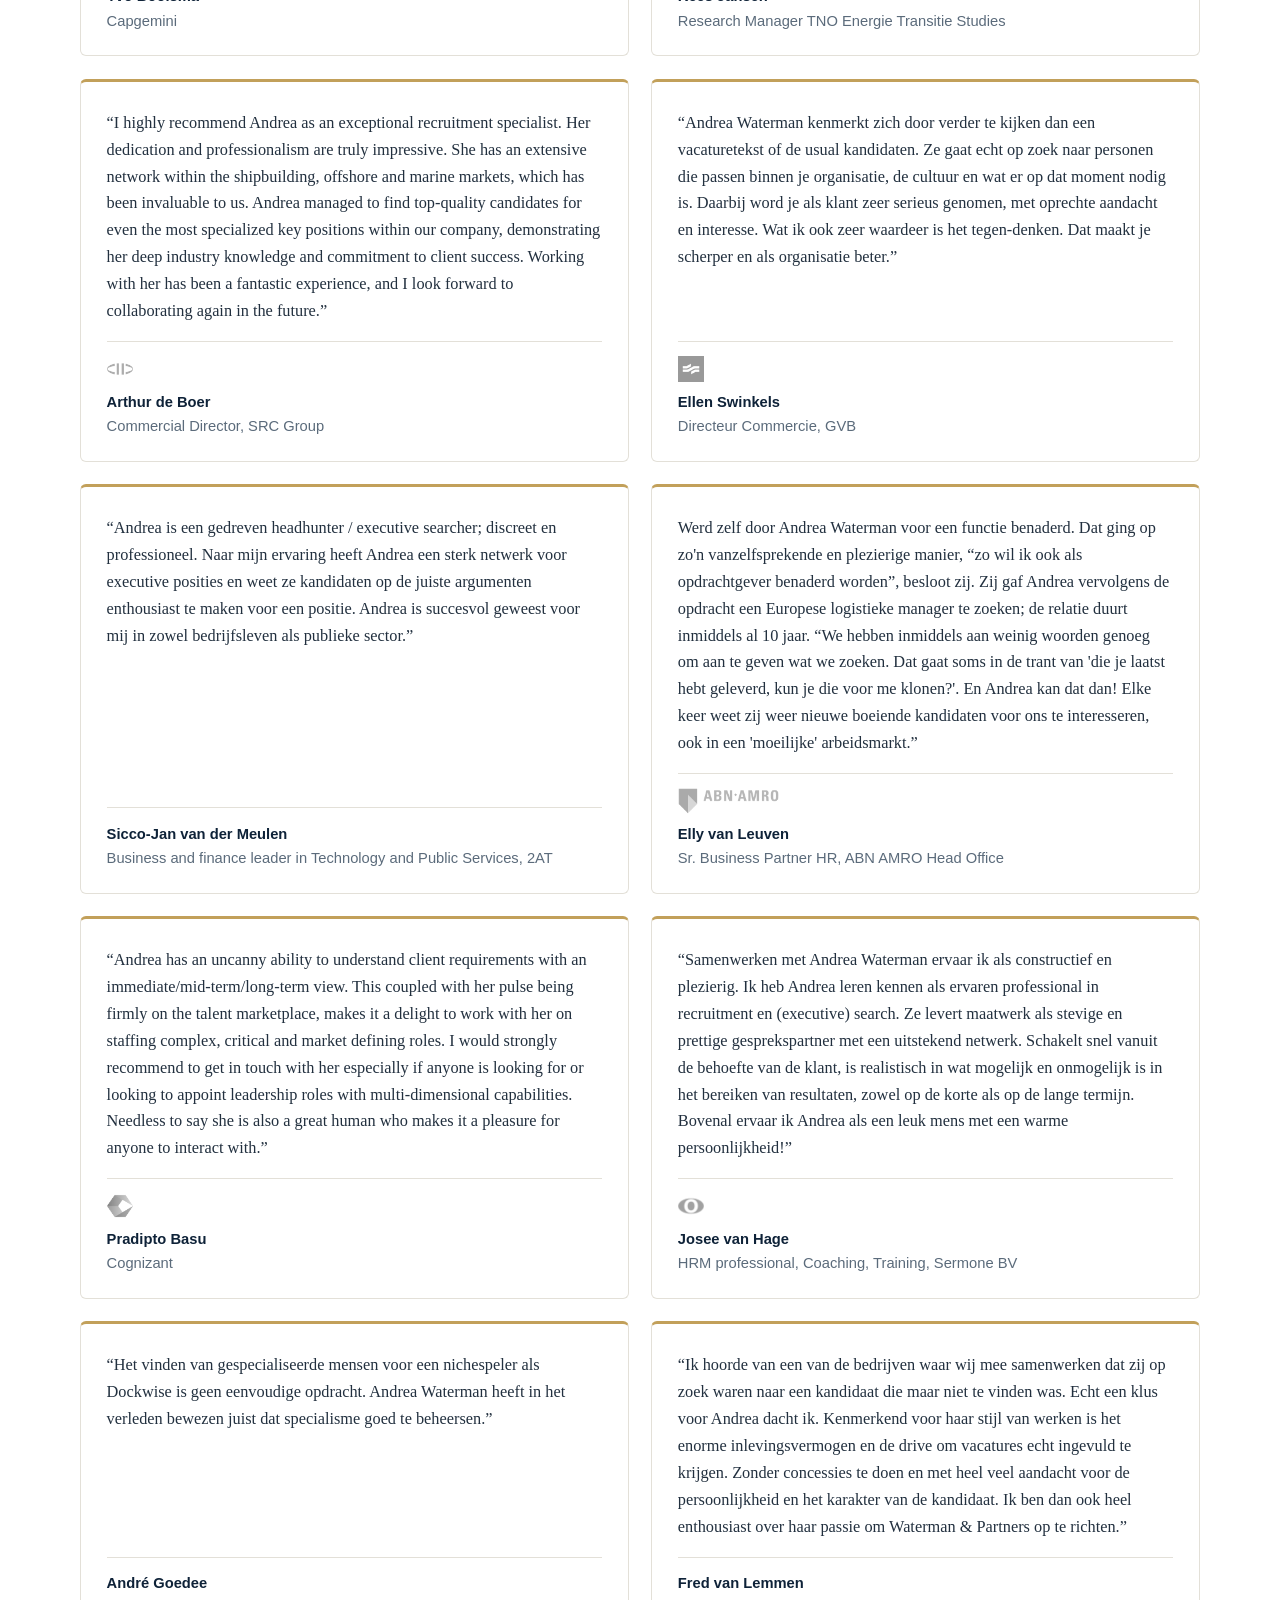
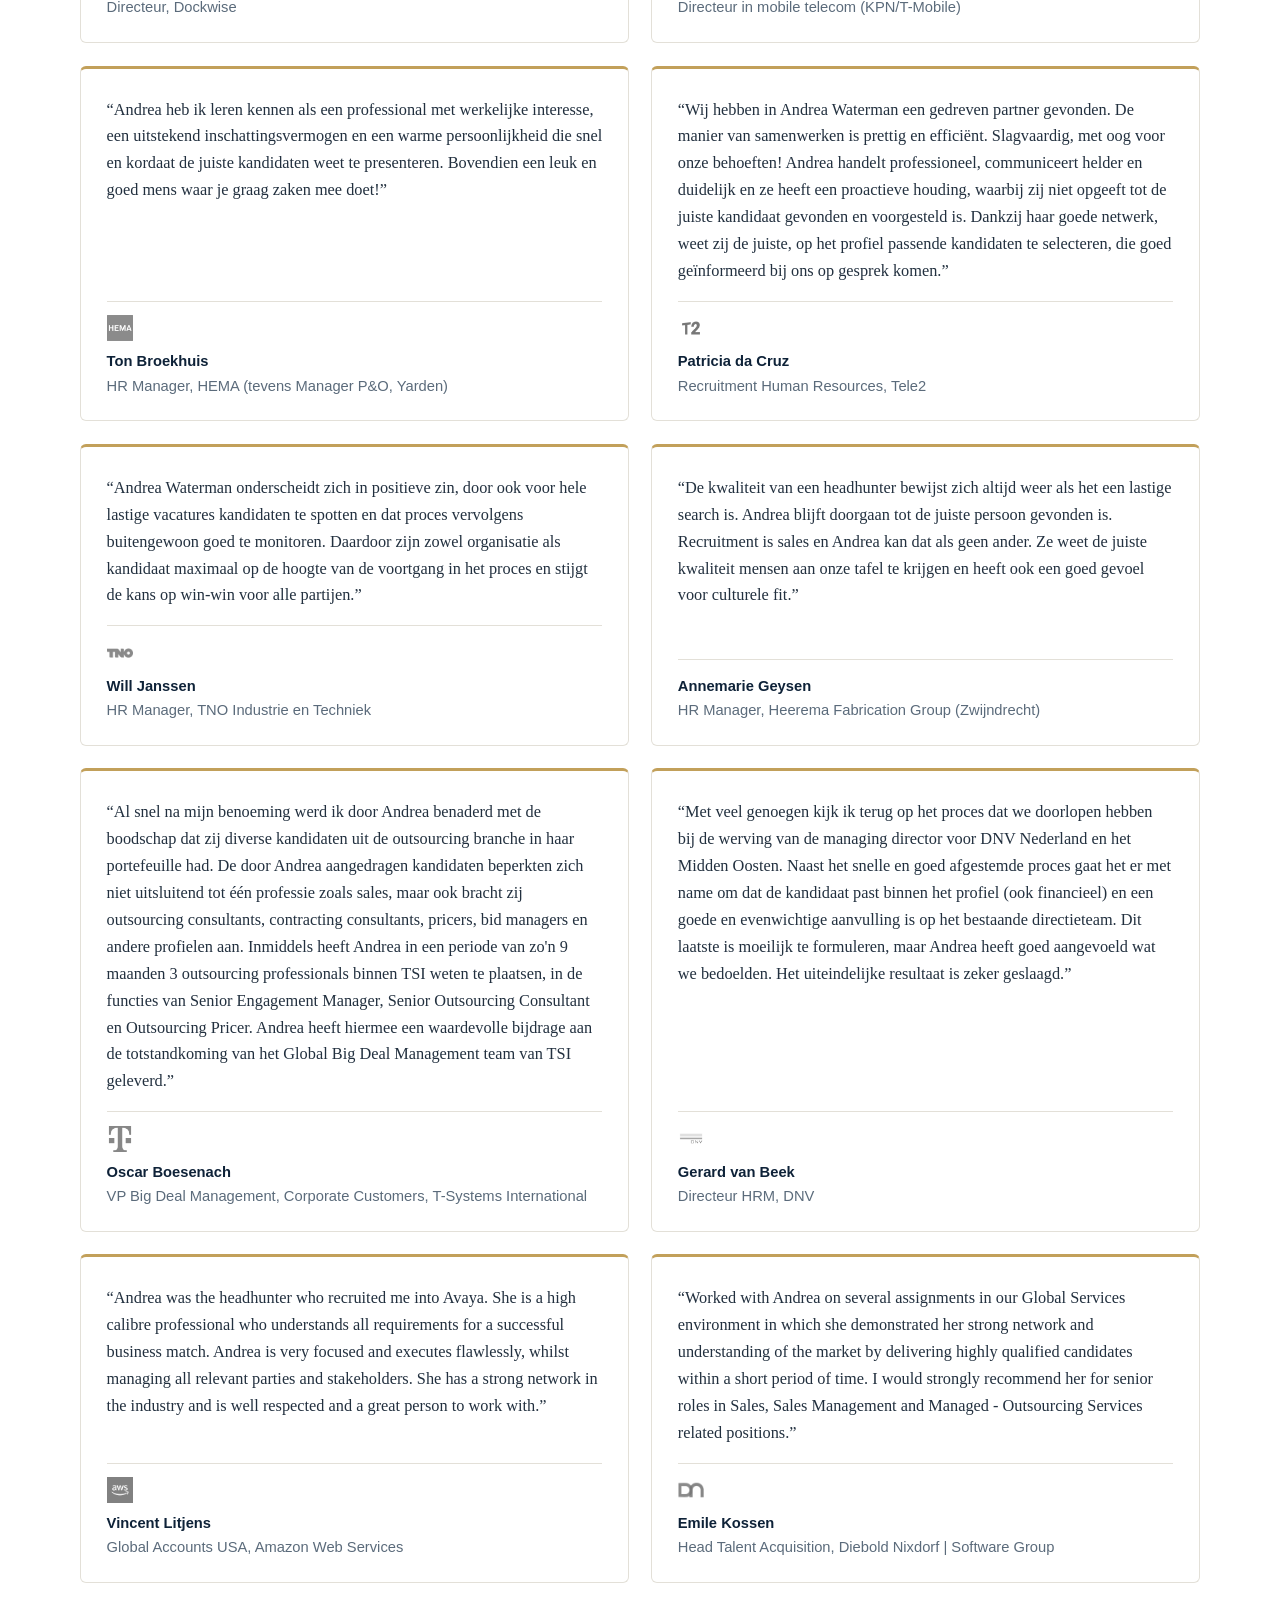
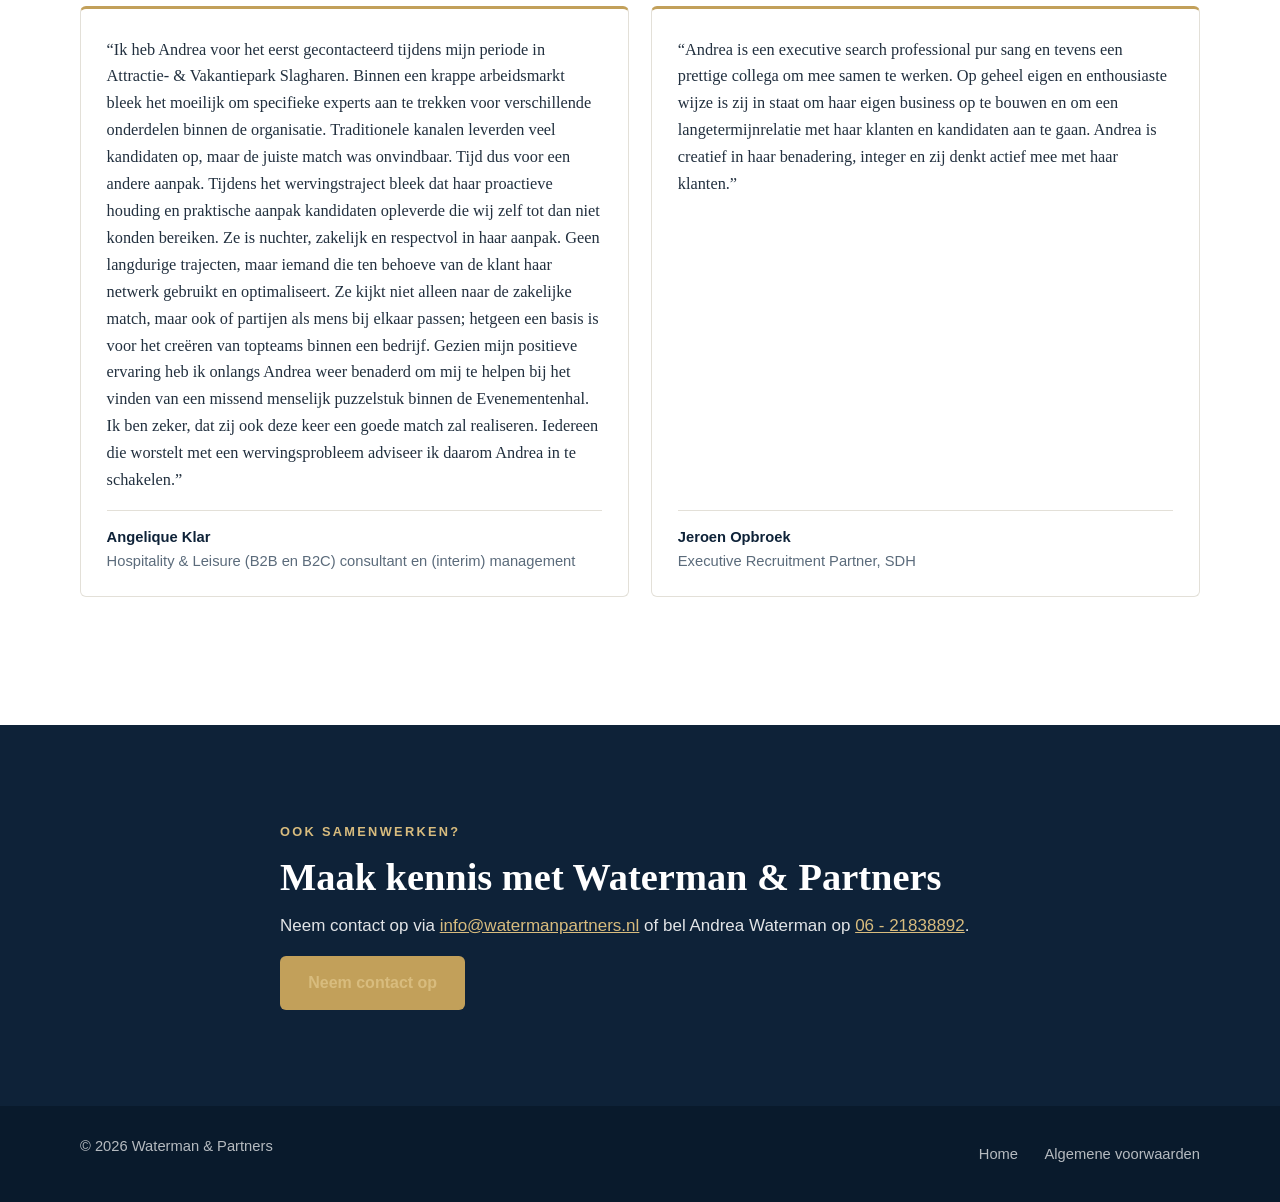
==== commit 053de0f8: "Kees Jansen: comma verwijderd uit titel Co-Authored-By: Claude Sonnet 4.6 <noreply@anthropic.com>" ====
--- a/aanbevelingen.html
+++ b/aanbevelingen.html
@@ -128,7 +128,7 @@
           <blockquote>
             <p>&ldquo;Ruim een decennium maak ik met veel plezier gebruik van de professionele dienstverlening van Andrea bij het vervullen van een breed scala aan functies op senior en executive niveau. Andrea is sterk in het meedenken in het voortraject wat haar vervolgens de mogelijkheid geeft om heel adequaat passende kandidaten voor te stellen. Daarbij verrast zij ook regelmatig met een onverwacht profiel van een kandidaat. Met haar 'down to earth' mentaliteit en integriteit, humor, resultaatgerichtheid en brede ervaring in diverse sectoren zijn de nodige trajecten zeer succesvol uitgevoerd.&rdquo;</p>
           </blockquote>
-          <figcaption><img src="img/clients/tno.png" alt="TNO" class="quote-logo"><strong>Kees Jansen</strong><br>Research Manager, TNO Energie Transitie Studies</figcaption>
+          <figcaption><img src="img/clients/tno.png" alt="TNO" class="quote-logo"><strong>Kees Jansen</strong><br>Research Manager TNO Energie Transitie Studies</figcaption>
         </figure>
 
         <figure class="quote-card reveal">
